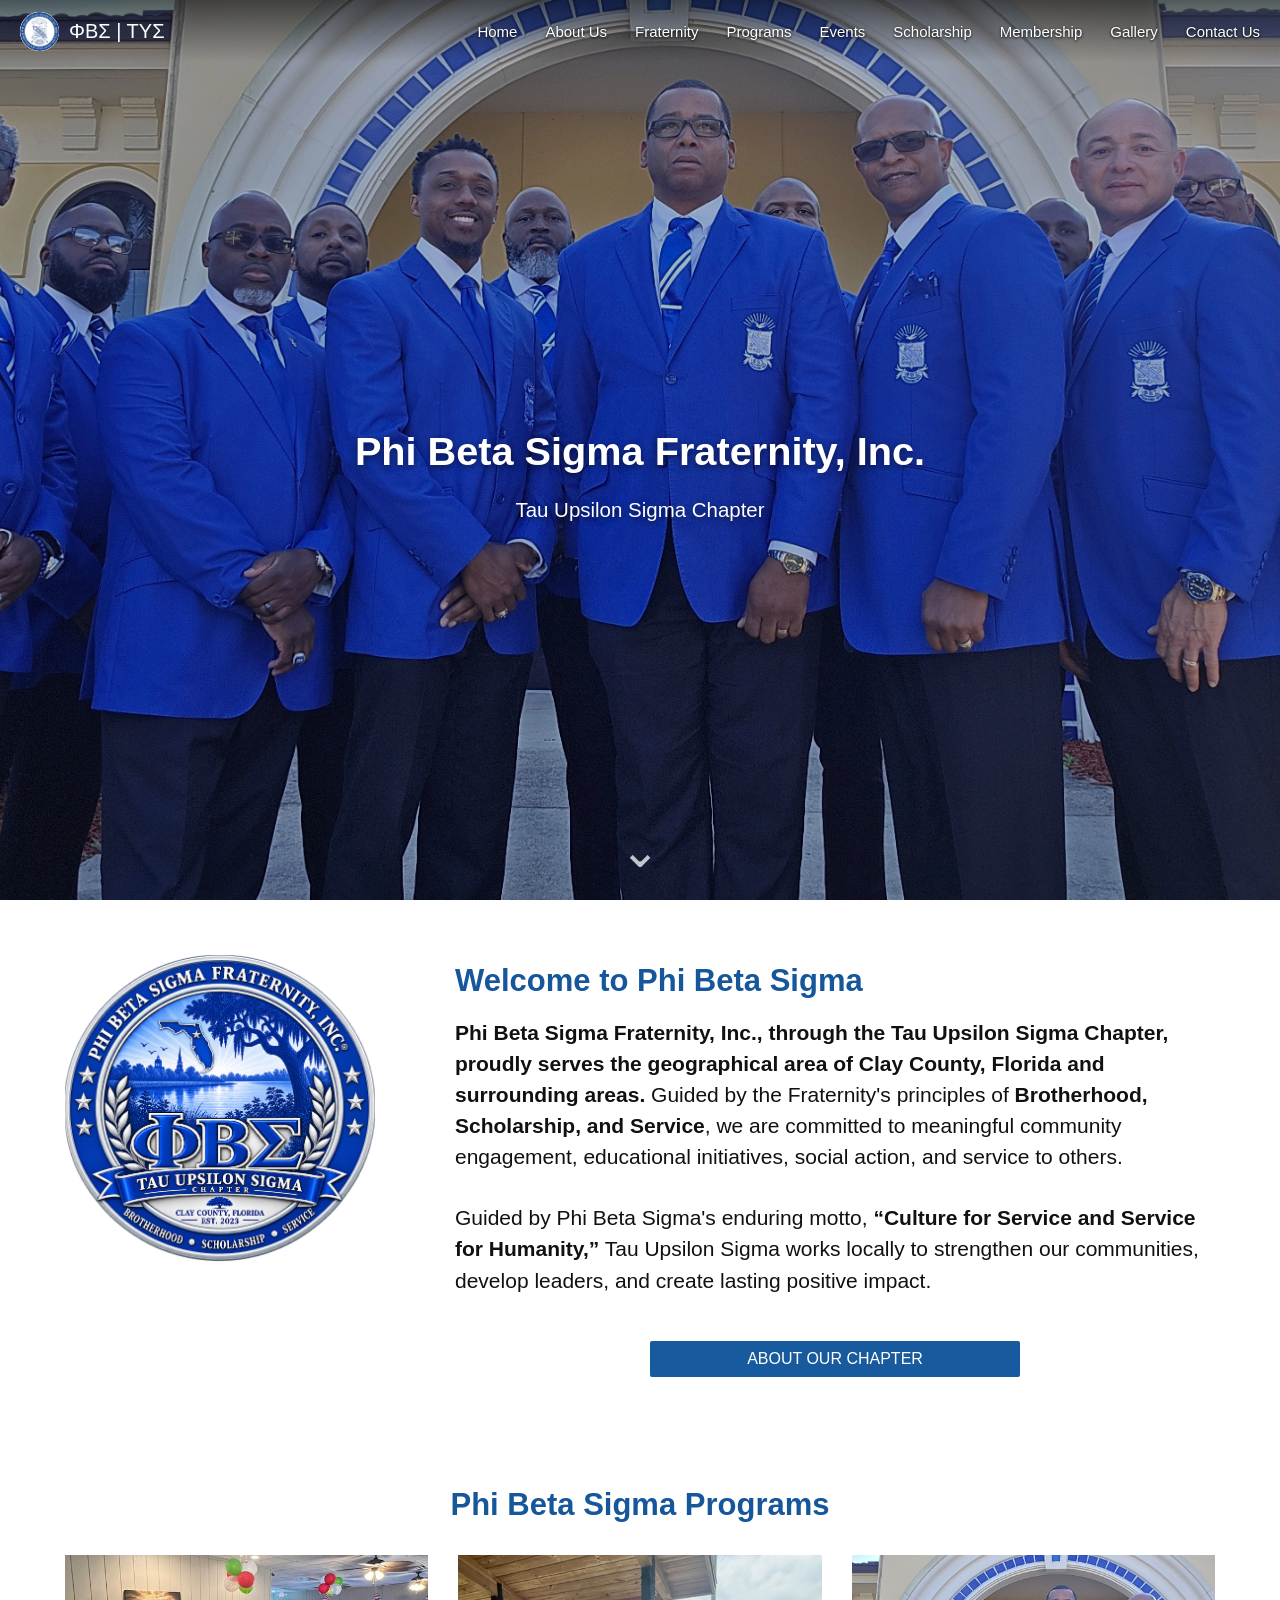
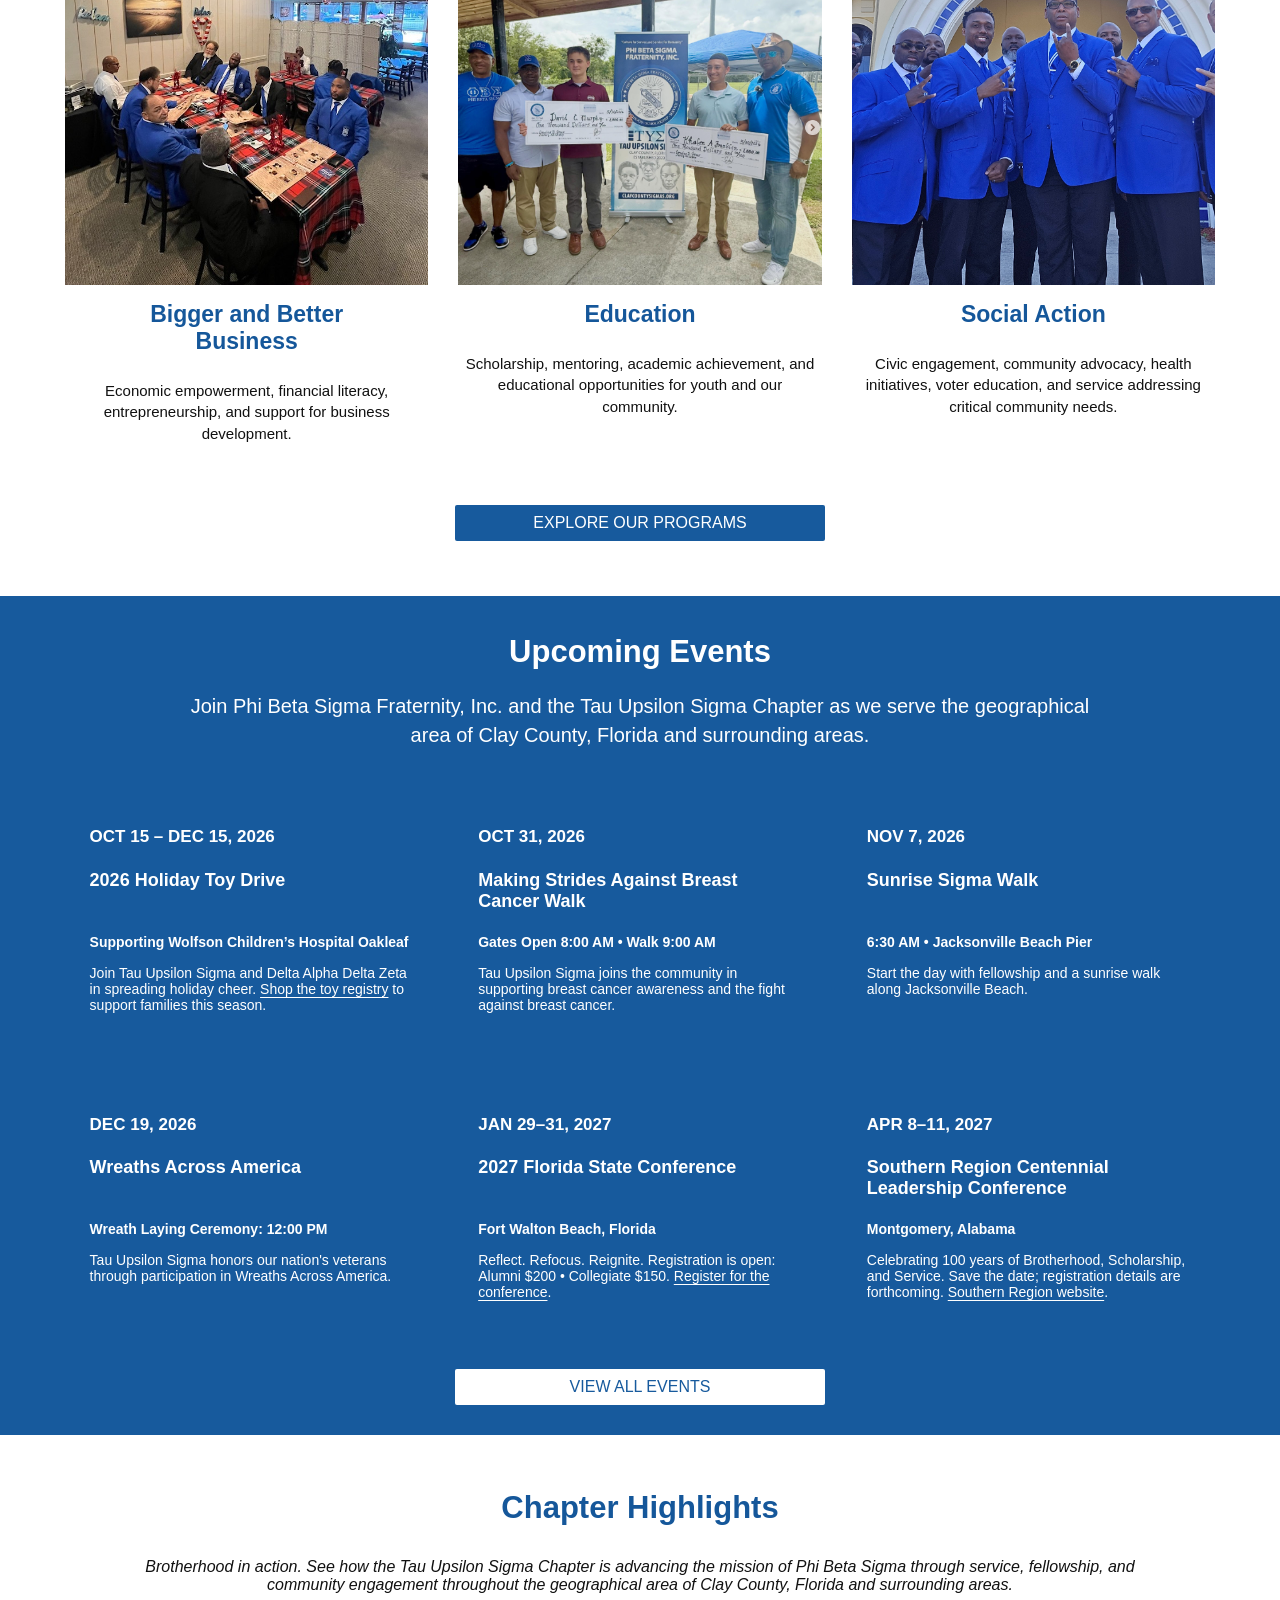
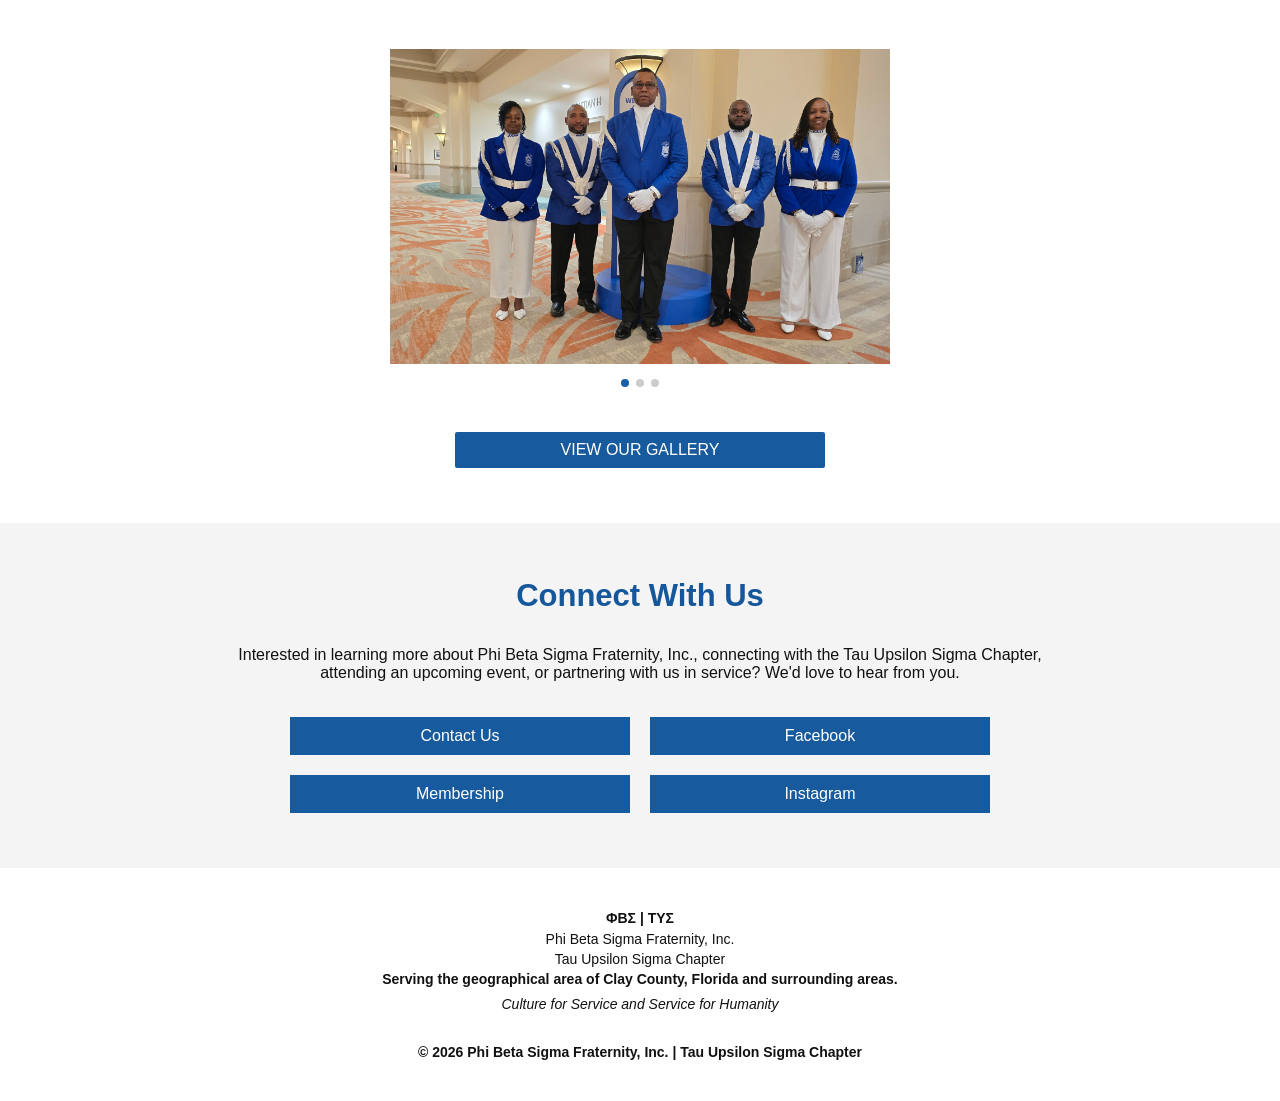
==== index.html @ 6209bd23 "Standardize homepage event years and correct Southern Region link" ====
<!doctype html><html lang="en"><head><meta charset="utf-8"><meta name="viewport" content="width=device-width,initial-scale=1"><title>Tau Upsilon Sigma | Phi Beta Sigma Fraternity, Inc.</title><meta name="description" content="Tau Upsilon Sigma Chapter of Phi Beta Sigma Fraternity, Inc., serving Clay County, Florida and surrounding communities."><link rel="stylesheet" href="styles.css"></head><body class="approved-v1">
<header class="site-header"><a class="brand" href="index.html"><img src="assets/branding/phi-beta-sigma-seal.jpg" alt="Phi Beta Sigma seal" class="brand-seal"><span>ΦΒΣ | ΤΥΣ</span></a><button class="menu" aria-label="Open navigation" aria-expanded="false">☰</button><nav><a class="active" href="index.html">Home</a><a href="about.html">About Us</a><a href="fraternity.html">Fraternity</a><a href="programs.html">Programs</a><a href="events.html">Events</a><a href="scholarship.html">Scholarship</a><a href="membership.html">Membership</a><a href="gallery.html">Gallery</a><a href="contact.html">Contact Us</a></nav></header>
<main><section class="approved-hero"><div class="approved-overlay"></div><div class="approved-title"><h1>Phi Beta Sigma Fraternity, Inc.</h1><p>Tau Upsilon Sigma Chapter</p></div><span class="scroll-cue">⌄</span></section>
<section class="welcome home-section"><div class="welcome-grid"><img src="assets/branding/chapter-seal.png" alt="Tau Upsilon Sigma Chapter seal"><div><h2>Welcome to Phi Beta Sigma</h2><p><strong>Phi Beta Sigma Fraternity, Inc., through the Tau Upsilon Sigma Chapter, proudly serves the geographical area of Clay County, Florida and surrounding areas.</strong> Guided by the Fraternity's principles of <strong>Brotherhood, Scholarship, and Service</strong>, we are committed to meaningful community engagement, educational initiatives, social action, and service to others.</p><p>Guided by Phi Beta Sigma's enduring motto, <strong>“Culture for Service and Service for Humanity,”</strong> Tau Upsilon Sigma works locally to strengthen our communities, develop leaders, and create lasting positive impact.</p><a class="bar-button" href="about.html">ABOUT OUR CHAPTER</a></div></div></section>
<section class="programs home-section"><h2>Phi Beta Sigma Programs</h2><div class="program-grid"><article><img src="assets/programs/bigger-better-business.jpg" alt="Bigger and Better Business"><h3>Bigger and Better<br>Business</h3><p>Economic empowerment, financial literacy, entrepreneurship, and support for business development.</p></article><article><img src="assets/scholarship/2026-recipients.png" alt="Education scholarship presentation"><h3>Education</h3><p>Scholarship, mentoring, academic achievement, and educational opportunities for youth and our community.</p></article><article><img src="assets/membership/hero.jpg" alt="Tau Upsilon Sigma community service"><h3>Social Action</h3><p>Civic engagement, community advocacy, health initiatives, voter education, and service addressing critical community needs.</p></article></div><a class="bar-button" href="programs.html">EXPLORE OUR PROGRAMS</a></section>
<section class="events"><h2>Upcoming Events</h2><p class="events-intro">Join Phi Beta Sigma Fraternity, Inc. and the Tau Upsilon Sigma Chapter as we serve the geographical area of Clay County, Florida and surrounding areas.</p><div class="event-grid"><article><h4>OCT 15 – DEC 15, 2026</h4><h3>2026 Holiday Toy Drive</h3><strong>Supporting Wolfson Children’s Hospital Oakleaf</strong><p>Join Tau Upsilon Sigma and Delta Alpha Delta Zeta in spreading holiday cheer. <a href="https://www.amazon.com/registries/gl/guest-view/1TGDRMP99YNJR" target="_blank" rel="noopener noreferrer">Shop the toy registry</a> to support families this season.</p></article><article><h4>OCT 31, 2026</h4><h3>Making Strides Against Breast Cancer Walk</h3><strong>Gates Open 8:00 AM • Walk 9:00 AM</strong><p>Tau Upsilon Sigma joins the community in supporting breast cancer awareness and the fight against breast cancer.</p></article><article><h4>NOV 7, 2026</h4><h3>Sunrise Sigma Walk</h3><strong>6:30 AM • Jacksonville Beach Pier</strong><p>Start the day with fellowship and a sunrise walk along Jacksonville Beach.</p></article><article><h4>DEC 19, 2026</h4><h3>Wreaths Across America</h3><strong>Wreath Laying Ceremony: 12:00 PM</strong><p>Tau Upsilon Sigma honors our nation's veterans through participation in Wreaths Across America.</p></article><article><h4>JAN 29–31, 2027</h4><h3>2027 Florida State Conference</h3><strong>Fort Walton Beach, Florida</strong><p>Reflect. Refocus. Reignite. Registration is open: Alumni $200 • Collegiate $150. <a href="https://www.zeffy.com/en-US/ticketing/2027-state-of-florida-membership-conference" target="_blank" rel="noopener noreferrer">Register for the conference</a>.</p></article><article><h4>APR 8–11, 2027</h4><h3>Southern Region Centennial Leadership Conference</h3><strong>Montgomery, Alabama</strong><p>Celebrating 100 years of Brotherhood, Scholarship, and Service. Save the date; registration details are forthcoming. <a href="https://www.pbssouthern.org/" target="_blank" rel="noopener noreferrer">Southern Region website</a>.</p></article></div><a class="bar-button light" href="events.html">VIEW ALL EVENTS</a></section>
<section class="highlights home-section"><h2>Chapter Highlights</h2><p class="italic">Brotherhood in action. See how the Tau Upsilon Sigma Chapter is advancing the mission of Phi Beta Sigma through service, fellowship, and community engagement throughout the geographical area of Clay County, Florida and surrounding areas.</p><div class="highlight-carousel"><img class="highlight-image active" src="assets/home/color-guard.jpg" alt="Tau Upsilon Sigma color guard"><img class="highlight-image" src="assets/home/picnic-2026.jpg" alt="Tau Upsilon Sigma family picnic"><img class="highlight-image" src="assets/home/st-james.jpg" alt="Tau Upsilon Sigma community recognition"><button class="carousel-arrow prev" aria-label="Previous highlight">‹</button><button class="carousel-arrow next" aria-label="Next highlight">›</button></div><div class="dots" aria-label="Chapter highlight slides"><button class="dot active" aria-label="Show highlight 1"></button><button class="dot" aria-label="Show highlight 2"></button><button class="dot" aria-label="Show highlight 3"></button></div><a class="bar-button" href="gallery.html">VIEW OUR GALLERY</a></section>
<section class="connect home-section"><h2>Connect With Us</h2><p>Interested in learning more about Phi Beta Sigma Fraternity, Inc., connecting with the Tau Upsilon Sigma Chapter, attending an upcoming event, or partnering with us in service? We'd love to hear from you.</p><div class="connect-grid"><a href="contact.html">Contact Us</a><a href="https://www.facebook.com/profile.php?id=61555800771600" target="_blank" rel="noopener">Facebook</a><a href="membership.html">Membership</a><a href="https://www.instagram.com/phibetasigmatauupsilonsigma/" target="_blank" rel="noopener">Instagram</a></div></section>
</main><footer><strong>ΦΒΣ | ΤΥΣ</strong><br>Phi Beta Sigma Fraternity, Inc.<br>Tau Upsilon Sigma Chapter<br><b>Serving the geographical area of Clay County, Florida and surrounding areas.</b><br><em>Culture for Service and Service for Humanity</em><p>© 2026 Phi Beta Sigma Fraternity, Inc. | Tau Upsilon Sigma Chapter</p></footer><script src="script.js"></script></body></html>
---- styles.css ----
*{box-sizing:border-box}html,body{margin:0;padding:0}body{font-family:Arial,Helvetica,sans-serif;color:#111}.site-header{height:62px;display:flex;align-items:center;justify-content:space-between;padding:0 20px;position:absolute;top:0;left:0;right:0;z-index:10;background:linear-gradient(to bottom,rgba(0,0,0,.55),rgba(0,0,0,0));transition:background .2s,box-shadow .2s}.site-header.scrolled{position:fixed;background:#171717;box-shadow:0 1px 4px rgba(0,0,0,.3)}.brand{display:flex;align-items:center;gap:10px;color:#fff;text-decoration:none;font-size:20px}.brand-seal{width:39px;height:39px;object-fit:contain;background:#fff;border-radius:50%}.site-header nav{display:flex;gap:28px;align-items:center}.site-header nav a{color:#fff;text-decoration:none;font-size:15px;text-shadow:0 1px 3px #000}.site-header nav a:hover{text-decoration:underline}.menu{display:none;color:#fff;background:transparent;border:0;font-size:28px}.approved-hero{height:100vh;min-height:650px;position:relative;background:url("Home Page cropped.jpg") center/cover no-repeat;display:flex;align-items:center;justify-content:center;text-align:center;overflow:hidden;color:#fff}.approved-overlay{position:absolute;inset:0;background:rgba(0,0,0,.22)}.approved-title{position:relative;z-index:2;margin-top:50px;text-shadow:0 2px 7px rgba(0,0,0,.55)}.approved-title h1{font-size:clamp(32px,3.1vw,55px);margin:0 0 24px}.approved-title p{font-size:clamp(18px,1.6vw,28px);margin:0}.scroll-cue{position:absolute;bottom:22px;z-index:2;font-size:48px;color:rgba(255,255,255,.75)}.home-section{max-width:1240px;margin:auto;padding:55px 45px}.home-section h2,.events h2{color:#15579a;font-size:31px;text-align:center;margin:0 0 32px}.welcome-grid{display:grid;grid-template-columns:340px 1fr;gap:50px;align-items:start}.welcome-grid>img{width:100%;max-width:310px}.welcome-grid h2{text-align:left;margin:8px 0 18px}.welcome-grid p{font-size:21px;line-height:1.48;margin:0 0 30px}.bar-button{display:block;background:#175a9d;color:#fff;text-align:center;text-decoration:none;padding:9px 15px;max-width:370px;margin:45px auto 0;border-radius:2px}.program-grid{display:grid;grid-template-columns:repeat(3,1fr);gap:30px;text-align:center}.program-grid img{width:100%;height:330px;object-fit:cover}.program-grid h3{color:#15579a;font-size:23px;margin:12px 0 25px}.program-grid p{font-size:15px;line-height:1.45}.events{background:#175a9d;color:#fff;padding:38px max(7vw,40px) 30px}.events h2{color:#fff;margin-bottom:22px}.events-intro{text-align:center}.event-grid{display:grid;grid-template-columns:repeat(3,1fr);gap:65px;max-width:1200px;margin:55px auto}.event-grid h4{font-size:17px}.event-grid h3{font-size:18px;min-height:45px}.event-grid strong,.event-grid p{font-size:14px}.bar-button.light{background:#fff;color:#175a9d}.highlights{text-align:center}.italic{font-style:italic;max-width:1050px;margin:0 auto 55px}.highlight-carousel{width:500px;max-width:90%;height:315px;margin:0 auto;position:relative;overflow:hidden}.highlight-image{position:absolute;inset:0;width:100%;height:100%;object-fit:cover;opacity:0;transition:opacity .6s ease}.highlight-image.active{opacity:1}.carousel-arrow{position:absolute;top:50%;transform:translateY(-50%);z-index:3;width:42px;height:54px;border:0;background:rgba(0,0,0,.38);color:#fff;font-size:40px;line-height:1;cursor:pointer;opacity:0;transition:opacity .2s,background .2s}.highlight-carousel:hover .carousel-arrow,.carousel-arrow:focus{opacity:1}.carousel-arrow:hover{background:rgba(0,0,0,.62)}.carousel-arrow.prev{left:0}.carousel-arrow.next{right:0}.dots{display:flex;justify-content:center;gap:7px;margin:15px}.dot{width:8px;height:8px;border:0;border-radius:50%;padding:0;background:#ccc;cursor:pointer}.dot.active{background:#1760a8}.connect{background:#f4f4f4;max-width:none;text-align:center}.connect p{max-width:850px;margin:0 auto 35px}.connect-grid{max-width:700px;margin:auto;display:grid;grid-template-columns:1fr 1fr;gap:20px}.connect-grid a{background:#175a9d;color:#fff;text-decoration:none;padding:10px}footer{text-align:center;padding:40px 20px 25px;font-size:14px;line-height:1.45}footer em{display:inline-block;margin-top:4px}footer p{margin-top:28px;font-weight:bold}@media(max-width:1000px){.site-header{height:auto;min-height:60px;flex-wrap:wrap}.site-header.scrolled{position:fixed}.menu{display:block}.site-header nav{display:none;width:100%;flex-direction:column;gap:0;align-items:stretch;background:rgba(10,24,55,.96);margin:0 -20px;padding:10px 20px}.site-header nav.open{display:flex}.site-header nav a{padding:12px 0}.approved-hero{min-height:600px}.welcome-grid{grid-template-columns:1fr;text-align:center}.welcome-grid>img{margin:auto}.welcome-grid h2{text-align:center}.program-grid,.event-grid{grid-template-columns:1fr}.program-grid img{height:auto}.connect-grid{grid-template-columns:1fr}.home-section{padding:45px 22px}}
/* About Us */
.about-hero{min-height:340px;padding:88px 30px 55px;display:flex;align-items:flex-start;justify-content:center;text-align:center;color:#fff;background:linear-gradient(115deg,rgba(25,38,51,.96) 0 25%,rgba(49,68,86,.94) 25% 75%,rgba(54,78,101,.94) 75%),linear-gradient(135deg,#26394b,#526d87)}
.about-hero h1{font-size:clamp(34px,3.1vw,52px);margin:0 0 26px;font-weight:800}.about-hero p{font-size:25px;margin:0 0 25px}.about-hero em{font-size:24px}
.about-who{max-width:1240px;margin:auto;padding:38px 45px 42px}.about-who h2,.about-history h2,.principles h2{color:#15579a;font-size:31px;text-align:center;margin:0 0 45px}.about-who>img{display:block;width:100%;max-width:1040px;height:270px;object-fit:cover;object-position:center 55%;margin:0 auto 55px}.about-copy{max-width:1040px;margin:auto;font-size:20px;line-height:1.45}.about-copy p{margin:0 0 20px}
.about-history{background:#175a9d;color:#fff;padding:35px 45px 15px}.about-inner{max-width:1040px;margin:auto;font-size:19px;line-height:1.42}.about-history h2{color:#fff;margin:0 0 18px}.about-history p{margin:0 0 38px}.about-history .center{text-align:center}.about-inner:after{content:"";display:block;border-bottom:1px solid rgba(255,255,255,.35);margin-top:15px}
.about-timeline{max-width:1240px;margin:auto;padding:32px 45px 38px;display:grid;grid-template-columns:repeat(3,1fr);gap:50px;text-align:center}.about-timeline h3{font-size:19px;margin:0 0 28px}.about-timeline em{display:block;margin-bottom:30px}.about-timeline p{font-size:14px;font-weight:600;line-height:1.35}
.principles{background:#f4f4f4;padding:30px 45px 42px}.principles h2{margin-bottom:48px}.principle-grid{max-width:1180px;margin:auto;display:grid;grid-template-columns:repeat(3,1fr);gap:55px;text-align:center}.principle-grid h3{color:#15579a;font-size:21px;margin:0 0 28px}.principle-grid p{font-size:14px;line-height:1.45;margin:0}
@media(max-width:1000px){.about-hero{padding-top:105px;min-height:330px}.about-hero p{font-size:21px}.about-hero em{font-size:19px}.about-who{padding:35px 22px}.about-who>img{height:auto;margin-bottom:35px}.about-copy{font-size:17px}.about-history{padding:35px 22px 15px}.about-inner{font-size:17px}.about-timeline,.principle-grid{grid-template-columns:1fr}.about-timeline{gap:38px}.principle-grid{gap:35px}.principles{padding:35px 22px}}

/* Fraternity */
.fraternity-about{max-width:1240px;margin:auto;padding:32px 45px 55px;width:100%}.fraternity-about-grid{display:grid;grid-template-columns:320px minmax(0,1fr);gap:60px;align-items:center;width:100%}.fraternity-about-grid>img{display:block;width:100%;max-width:310px;height:310px;object-fit:contain}.fraternity-about h2,.fraternity-network h2,.fraternity-local h2{color:#15579a;font-size:31px;text-align:center;margin:0 0 25px}.fraternity-about p{font-size:20px;line-height:1.42;margin:0 0 18px}.fraternity-network{background:#f4f4f4;padding:34px max(7vw,45px) 25px}.network-intro{max-width:1160px;margin:0 auto 48px;font-size:19px;line-height:1.45}.network-grid{max-width:1160px;margin:auto;display:grid;grid-template-columns:repeat(3,minmax(0,1fr));gap:28px;text-align:center;width:100%}.network-grid img{display:block;width:100%;max-width:310px;height:310px;object-fit:contain;margin:0 auto}.network-grid h3{color:#15579a;font-size:21px;margin:12px 0 15px}.network-grid a{display:block;background:#175a9d;color:#fff;text-decoration:none;padding:9px 12px;font-size:14px}.fraternity-local{max-width:1080px;margin:auto;padding:48px 45px 80px}.fraternity-local>div{font-size:19px;line-height:1.42}.fraternity-local p{margin:0 0 20px}.fraternity-local .bar-button{max-width:500px;margin-top:55px}
@media(max-width:1000px){.fraternity-about{padding:35px 22px}.fraternity-about-grid{grid-template-columns:1fr;gap:30px;text-align:center}.fraternity-about-grid>img{margin:auto}.fraternity-about p{text-align:left;font-size:17px}.fraternity-network{padding:35px 22px}.network-intro{font-size:17px}.network-grid{grid-template-columns:1fr;gap:40px}.network-grid img{height:260px}.fraternity-local{padding:40px 22px 60px}.fraternity-local>div{font-size:17px}}

.fraternity-about-grid>div,.network-grid article{min-width:0}.fraternity-about-grid p,.network-intro,.fraternity-local p{overflow-wrap:normal;word-break:normal}

/* Programs */
.programs-hero span{font-size:15px}.programs-main{max-width:1080px;margin:auto;padding:48px 45px 25px}.programs-main h2,.programs-action h2{color:#15579a;font-size:31px;text-align:center;margin:0 0 25px}.programs-intro{font-size:20px;line-height:1.42;margin:0 auto 60px}.program-feature{display:grid;grid-template-columns:1fr 1fr;gap:34px;align-items:start;margin:0 0 58px}.program-feature.reverse img{order:2}.program-feature.reverse div{order:1}.program-feature img{width:100%;height:320px;object-fit:cover}.program-feature h3{color:#15579a;font-size:40px;line-height:1.1;margin:15px 0 32px}.program-feature p{font-size:19px;line-height:1.45;margin:0 0 18px}.programs-action{max-width:1080px;margin:auto;padding:15px 45px 35px}.programs-action h4{text-align:center;font-size:18px;margin:55px 0 20px}.programs-action>p{font-size:18px;line-height:1.4;margin-bottom:45px}.action-grid{display:grid;grid-template-columns:repeat(3,1fr);gap:25px;text-align:center}.action-grid img{width:100%;height:280px;object-fit:cover}.action-grid h3{color:#15579a;font-size:20px;margin:12px 0}.action-buttons{display:grid;grid-template-columns:1fr 1fr;gap:28%;align-items:center}.action-buttons .bar-button{width:100%;margin-top:45px}
@media(max-width:1000px){.programs-main,.programs-action{padding:38px 22px}.programs-intro,.program-feature p,.programs-action>p{font-size:17px}.program-feature,.action-grid{grid-template-columns:1fr}.program-feature.reverse img,.program-feature.reverse div{order:initial}.program-feature img,.action-grid img{height:auto}.program-feature h3{font-size:31px;margin:5px 0 20px}.action-buttons{grid-template-columns:1fr;gap:0}.action-buttons .bar-button{margin-top:18px}}

/* Programs visual match refinements */
.programs-main{max-width:1040px;padding-top:40px}.programs-main h2{margin-bottom:24px}.programs-intro{max-width:900px;margin:0 auto 55px;font-size:18px;line-height:1.45}.program-feature{grid-template-columns:1.05fr .95fr;gap:28px;margin-bottom:52px;align-items:center}.program-feature.reverse{grid-template-columns:.95fr 1.05fr}.program-feature img{height:285px;object-fit:cover}.program-feature h3{font-size:34px;margin:0 0 28px}.program-feature p{font-size:17px;line-height:1.45}.programs-action{max-width:1040px;padding-top:10px}.programs-action h4{margin-top:48px}.action-grid{gap:22px}.action-grid img{height:265px;object-fit:cover}.action-grid h3{font-size:20px}.action-buttons{gap:24%}
@media(max-width:1000px){.program-feature,.program-feature.reverse{grid-template-columns:1fr}.program-feature img{height:auto}.program-feature h3{font-size:30px}.programs-intro{font-size:17px}}

/* Events */
.events-hero em{font-size:15px;line-height:1.45}.events-main{max-width:1040px;margin:auto;padding:38px 45px 10px}.events-main h2{color:#15579a;font-size:31px;text-align:center;margin:0 0 20px}.events-intro{max-width:920px;margin:0 auto 55px;color:#15579a;text-align:center;font-size:20px;line-height:1.45}.event-row{display:grid;grid-template-columns:320px minmax(0,1fr);gap:90px;align-items:start;margin-bottom:55px}.event-row>img{width:100%;height:235px;object-fit:contain;object-position:top center}.event-row h3{color:#15579a;font-size:39px;line-height:1.08;margin:12px 0 30px}.event-row h4{color:#15579a;font-size:18px;margin:0 0 30px}.event-row p{font-size:18px;line-height:1.45;margin:0 0 28px}.event-row .bar-button{width:100%;margin:8px 0 0}.past-title{background:#175a9d;color:#fff;text-align:center;padding:24px 20px}.past-title h2{font-size:29px;margin:0}.past-events{padding-top:28px}
@media(max-width:1000px){.events-main{padding:35px 22px}.events-intro{font-size:17px}.event-row{grid-template-columns:1fr;gap:25px;margin-bottom:50px}.event-row>img{height:auto;max-width:360px;margin:auto}.event-row h3{font-size:31px;margin:0 0 20px}.event-row h4{font-size:17px;margin-bottom:20px}.event-row p{font-size:17px}}


/* Scholarship */
.scholarship-hero{height:600px;position:relative;background:url("assets/programs/education.jpg") center 45%/cover no-repeat;display:flex;align-items:center;justify-content:center;text-align:center;color:#fff}
.scholarship-overlay{position:absolute;inset:0;background:rgba(10,25,45,.58)}
.scholarship-title{position:relative;z-index:2;text-shadow:0 2px 6px rgba(0,0,0,.5);padding:70px 25px 20px}.scholarship-title h1{font-size:clamp(38px,3.4vw,58px);margin:0 0 25px}.scholarship-title p{font-size:25px;margin:0 0 26px}.scholarship-title em{font-size:18px;line-height:1.45}
.scholarship-intro{max-width:1040px;margin:auto;padding:32px 45px 38px;font-size:20px;line-height:1.4}.scholarship-intro h2,.scholarship-apps h2,.scholarship-action h2,.scholarship-action h3{color:#15579a;text-align:center}.scholarship-intro h2{font-size:31px;margin:0 0 25px}.scholarship-intro p{margin:0 0 16px}
.scholarship-awards{background:#175a9d;color:#fff;padding:30px 45px}.scholarship-awards>div{max-width:1060px;margin:auto;font-size:19px;line-height:1.45}.scholarship-awards h2{text-align:center;font-size:30px;margin:0 0 24px}.scholarship-awards h3{text-align:center;font-size:21px;font-weight:400;margin:0 0 38px}.scholarship-awards p{margin:0 0 18px}
.scholarship-apps{background:#f4f4f4;padding:38px 45px 35px}.scholarship-apps>div{max-width:1000px;margin:auto;font-size:19px;line-height:1.45}.scholarship-apps h2{font-size:30px;margin:0 0 28px}.scholarship-apps p{margin:0 0 20px}.scholarship-apps .check-back{margin-top:40px}.scholarship-apps .bar-button{max-width:500px;margin-top:70px}
.scholarship-action{max-width:1040px;margin:auto;padding:35px 45px 55px;text-align:center}.scholarship-action h2{font-size:38px;margin:0 0 75px}.scholarship-action h3{font-size:29px;margin:0 0 25px}.scholarship-action>em{display:block;color:#15579a;font-size:20px;margin-bottom:55px}.scholarship-action>img{display:block;width:100%;max-width:760px;height:420px;object-fit:cover;margin:0 auto 55px}.recipient-copy{font-size:20px;line-height:1.35}.recipient-copy p{margin:20px auto 0;max-width:850px}
@media(max-width:1000px){.scholarship-hero{height:500px}.scholarship-title p{font-size:21px}.scholarship-title em{font-size:16px}.scholarship-intro,.scholarship-awards,.scholarship-apps,.scholarship-action{padding-left:22px;padding-right:22px}.scholarship-intro,.scholarship-awards>div,.scholarship-apps>div{font-size:17px}.scholarship-action h2{margin-bottom:50px}.scholarship-action>img{height:auto}}
/* Events: make past informational flyer easier to read */
.past-events .event-row>img{height:285px}
@media(max-width:1000px){.past-events .event-row>img{height:auto;max-width:410px}}


/* Membership */
.membership-hero{height:720px;position:relative;background:url("assets/membership/hero.jpg") center 42%/cover no-repeat;display:flex;align-items:center;justify-content:center;text-align:center;color:#fff}
.membership-overlay{position:absolute;inset:0;background:rgba(8,20,35,.38)}
.membership-title{position:relative;z-index:2;text-shadow:0 2px 6px rgba(0,0,0,.55);padding:70px 25px 20px}.membership-title h1{font-size:clamp(38px,3.4vw,58px);margin:0 0 25px}.membership-title p{font-size:25px;margin:0 0 26px}.membership-title em{font-size:18px;line-height:1.45}
.house-title{background:#175a9d;color:#fff;text-align:center;padding:28px 20px}.house-title h2{font-size:31px;margin:0}
.membership-main{max-width:1040px;margin:auto;padding:28px 45px 35px;font-size:19px;line-height:1.42}.house-image{display:block;width:100%;max-width:920px;height:auto;margin:0 auto 30px}.membership-main h2{color:#15579a;text-align:center;font-size:30px;margin:0 0 20px}.membership-main p{margin:0 0 18px}.interest{margin-top:70px}.interest h2{margin-bottom:28px}.membership-buttons{display:grid;grid-template-columns:1fr 1fr;gap:20%;margin-top:60px}.membership-buttons .bar-button{width:100%}
.brother-section{background:#175a9d;color:#fff;padding:32px 45px 28px}.brother-section>div{max-width:1040px;margin:auto;font-size:19px;line-height:1.45}.brother-section h2{text-align:center;font-size:30px;margin:0 0 25px}.brother-section p{margin:0 0 18px}.brother-button{display:block;background:#fff;color:#175a9d;text-align:center;text-decoration:none;padding:9px 12px;margin-top:55px;font-size:14px}
.learn-sigma{max-width:1040px;margin:auto;padding:38px 45px 55px;font-size:19px;line-height:1.45}.learn-sigma h2{text-align:center;font-size:30px;margin:0 0 25px}.learn-sigma p{margin:0 0 50px}.learn-sigma .bar-button{max-width:500px;margin:auto}
@media(max-width:1000px){.membership-hero{height:500px}.membership-title p{font-size:21px}.membership-title em{font-size:16px}.membership-main,.brother-section,.learn-sigma{padding-left:22px;padding-right:22px}.membership-main,.brother-section>div,.learn-sigma{font-size:17px}.membership-buttons{grid-template-columns:1fr;gap:18px;margin-top:40px}.house-image{margin-bottom:25px}.interest{margin-top:50px}}




/* Gallery */
.gallery-hero{min-height:360px;padding:105px 35px 55px;box-sizing:border-box;display:flex;align-items:center;justify-content:center;text-align:center;color:#fff;background:linear-gradient(120deg,#25384b 0 24%,#34485c 24% 52%,#263a4e 52% 76%,#3d5268 76% 100%)}.gallery-hero>div{max-width:1100px}.gallery-hero h1{font-size:52px;margin:0 0 24px;text-shadow:0 2px 5px rgba(0,0,0,.35)}.gallery-hero p{font-size:24px;margin:0 0 24px}.gallery-hero em{font-size:17px;line-height:1.45}
.gallery-intro{max-width:1120px;margin:auto;padding:58px 45px 68px}.gallery-intro h2{color:#15579a;text-align:center;font-size:31px;margin:0 0 25px}.gallery-intro p{font-size:20px;line-height:1.45;margin:0}
.gallery-event{padding:0 0 38px}.gallery-copy{background:#f4f4f4;padding:44px max(calc((100% - 1120px)/2),45px) 48px;text-align:left}.gallery-copy h2{text-align:center;font-size:31px;margin:0 0 18px}.gallery-copy h4{text-align:center;font-size:14px;margin:0 0 26px}.gallery-copy p{font-size:17px;line-height:1.45;margin:0 0 15px}.gallery-grid{max-width:1120px;margin:28px auto 0;padding:0 45px;display:grid;grid-template-columns:repeat(2,minmax(0,1fr));gap:38px 28px}.gallery-grid img{display:block;width:100%;height:auto;object-fit:cover}.sigma-grid img:nth-child(n+3){min-width:0}.sigma-grid{grid-template-columns:repeat(6,1fr)}.sigma-grid img:nth-child(1),.sigma-grid img:nth-child(2){grid-column:span 3}.sigma-grid img:nth-child(n+3){grid-column:span 2}.southern-grid{grid-template-columns:repeat(6,1fr)}.southern-grid img:nth-child(1),.southern-grid img:nth-child(2),.southern-grid img:nth-child(6),.southern-grid img:nth-child(7){grid-column:span 3}.southern-grid img:nth-child(3){grid-column:1 / span 3}.southern-grid img:nth-child(4){grid-column:2 / span 2}.southern-grid img:nth-child(5){grid-column:4 / span 2}.southern-grid img:nth-child(6){grid-column:1 / span 3}.southern-grid img:nth-child(7){grid-column:4 / span 3}.state-grid img:nth-child(5){grid-column:1 / -1;width:82%;justify-self:center}.mlk-grid{grid-template-columns:repeat(12,1fr);align-items:start;gap:38px 28px}.mlk-grid img{width:100%;height:auto;justify-self:center}.mlk-grid img:nth-child(1){grid-column:1 / span 5}.mlk-grid img:nth-child(2){grid-column:6 / span 6}.mlk-grid img:nth-child(3){grid-column:2 / span 4}.mlk-grid img:nth-child(4){grid-column:7 / span 4}.mlk-grid img:nth-child(5){grid-column:1 / span 5}.mlk-grid img:nth-child(6){grid-column:7 / span 5}
@media(max-width:1000px){.gallery-hero{min-height:330px;padding:100px 22px 45px}.gallery-hero h1{font-size:40px}.gallery-hero p{font-size:21px}.gallery-hero em{font-size:16px}.gallery-intro{padding:40px 22px 50px}.gallery-intro p{font-size:17px}.gallery-copy{padding:35px 22px}.gallery-copy h2{font-size:28px}.gallery-copy p{font-size:16px}.gallery-grid,.sigma-grid,.southern-grid{grid-template-columns:1fr;padding:0 22px;gap:22px}.sigma-grid img,.southern-grid img{grid-column:auto!important}.state-grid img:nth-child(5){grid-column:auto;width:100%}.mlk-grid{grid-template-columns:1fr}.mlk-grid img:nth-child(n){width:100%}}


/* Gallery desktop/tablet layout lock — preserve original Google Sites composition */
@media(min-width:701px){
 .gallery-grid.southern-grid{grid-template-columns:repeat(6,1fr)!important;padding:0 45px!important;gap:38px 28px!important}
 .southern-grid img:nth-child(1){grid-column:1 / span 3!important}.southern-grid img:nth-child(2){grid-column:4 / span 3!important}
 .southern-grid img:nth-child(3){grid-column:1 / span 3!important}
 .southern-grid img:nth-child(4){grid-column:2 / span 2!important}.southern-grid img:nth-child(5){grid-column:4 / span 2!important}
 .southern-grid img:nth-child(6){grid-column:1 / span 3!important}.southern-grid img:nth-child(7){grid-column:4 / span 3!important}
 .gallery-grid.mlk-grid{grid-template-columns:repeat(12,1fr)!important;padding:0 45px!important;gap:38px 28px!important}
 .mlk-grid img:nth-child(1){grid-column:1 / span 5!important}.mlk-grid img:nth-child(2){grid-column:6 / span 6!important}
 .mlk-grid img:nth-child(3){grid-column:2 / span 4!important}.mlk-grid img:nth-child(4){grid-column:7 / span 4!important}
 .mlk-grid img:nth-child(5){grid-column:1 / span 5!important}.mlk-grid img:nth-child(6){grid-column:7 / span 5!important}
}


/* Exact original gallery placement: explicit rows prevent CSS grid auto-placement */
@media(min-width:1001px){
 .southern-grid img:nth-child(1){grid-column:1 / span 3!important;grid-row:1!important}
 .southern-grid img:nth-child(2){grid-column:4 / span 3!important;grid-row:1!important}
 .southern-grid img:nth-child(3){grid-column:1 / span 3!important;grid-row:2!important}
 .southern-grid img:nth-child(4){grid-column:2 / span 2!important;grid-row:3!important}
 .southern-grid img:nth-child(5){grid-column:4 / span 2!important;grid-row:3!important}
 .southern-grid img:nth-child(6){grid-column:1 / span 3!important;grid-row:4!important}
 .southern-grid img:nth-child(7){grid-column:4 / span 3!important;grid-row:4!important}

 .mlk-grid img:nth-child(1){grid-column:1 / span 5!important;grid-row:1!important}
 .mlk-grid img:nth-child(2){grid-column:6 / span 6!important;grid-row:1!important}
 .mlk-grid img:nth-child(3){grid-column:2 / span 4!important;grid-row:2!important}
 .mlk-grid img:nth-child(4){grid-column:7 / span 4!important;grid-row:2!important}
 .mlk-grid img:nth-child(5){grid-column:1 / span 5!important;grid-row:3!important}
 .mlk-grid img:nth-child(6){grid-column:7 / span 5!important;grid-row:3!important}
}

/* Gallery collage images */
.gallery-collage{max-width:1120px;margin:28px auto 0;padding:0 45px}.gallery-collage img{display:block;width:100%;height:auto}@media(max-width:1000px){.gallery-collage{padding:0 22px;margin-top:22px}}

/* Contact */
.contact-hero{min-height:365px;padding:105px 35px 55px;display:flex;align-items:center;justify-content:center;text-align:center;color:#fff;background:linear-gradient(120deg,#344353 0 32%,#2b3948 32% 68%,#415a70 68% 100%)}
.contact-hero h1{font-size:52px;margin:0 0 24px}.contact-hero h3{font-size:24px;margin:0 0 18px}.contact-hero em{font-size:17px;line-height:1.45}
.contact-info{max-width:1120px;margin:auto;padding:58px 45px 62px;font-size:18px;line-height:1.45}.contact-info h2{text-align:center;color:#15579a;font-size:31px;margin:0 0 22px}.contact-info h3{text-align:center;font-size:29px;margin:18px 0}.contact-info p{margin:0 0 18px}
.contact-message{background:#15579a;color:#fff;text-align:center;padding:42px 20px}.contact-message h2{font-size:30px;margin:0 0 15px}.contact-message h3{font-size:21px;margin:0}
.form-wrap{display:flex;justify-content:center;padding:10px 20px 35px;background:#fff}.form-wrap iframe{display:block;width:100%;max-width:700px;height:1386px;border:0}
.stay-connected{max-width:1120px;margin:auto;padding:30px 45px 48px;text-align:center}.stay-connected h2{font-size:30px;margin:0 0 22px}.stay-connected p{text-align:left;line-height:1.45}.social-bars{display:grid;gap:22px;margin-top:28px}.social-bars a{display:block;background:#15579a;color:#fff;text-decoration:none;padding:10px;border-radius:3px}
@media(max-width:1000px){.contact-hero{min-height:330px;padding:100px 22px 45px}.contact-hero h1{font-size:40px}.contact-hero h3{font-size:21px}.contact-hero em{font-size:16px}.contact-info{padding:40px 22px 48px;font-size:17px}.contact-info h3{font-size:25px}.form-wrap{padding:10px 0 25px}.form-wrap iframe{max-width:100%;height:1450px}.stay-connected{padding:28px 22px 42px}}

/* Homepage hero: organized image and responsive focal point */
.approved-hero{background-image:url("assets/home/hero.jpg");background-position:center center;min-height:560px;height:100svh}
@media(max-width:700px){.approved-hero{height:78svh;min-height:480px;background-position:50% 35%}.approved-title{padding:0 18px}.approved-title h1{font-size:clamp(28px,7vw,40px)}}
@media(min-width:701px) and (max-width:1100px){.approved-hero{background-position:50% 42%}}

/* Soul Food Festival: consistent photo tiles, centered crops, and tighter storytelling. */
.soulfood-gallery img{width:100%;height:clamp(210px,27vw,350px);object-fit:cover;object-position:center center}
.soulfood-gallery img:nth-child(1){object-position:center 42%}
.soulfood-gallery img:nth-child(2){object-position:center 22%}
.soulfood-gallery img:nth-child(3){object-position:center 65%}
.soulfood-gallery img:nth-child(4){object-position:center 55%}
.soulfood-gallery img:nth-child(5){object-position:center 44%}
.soulfood-gallery img:nth-child(6){object-position:center 50%}
@media(max-width:700px){.soulfood-gallery img{height:64vw;max-height:360px}}

/* Soul Food gallery: matching-height pairs, editorial grouping. */
.gallery-grid.soulfood-gallery{align-items:start;row-gap:28px}
.gallery-grid.soulfood-gallery img{display:block;width:100%;height:300px;max-height:none;object-fit:cover;object-position:center center}
.gallery-grid.soulfood-gallery img:nth-child(1){object-position:center 45%}
.gallery-grid.soulfood-gallery img:nth-child(2){object-position:center 48%}
.gallery-grid.soulfood-gallery img:nth-child(3){object-position:center 23%}
.gallery-grid.soulfood-gallery img:nth-child(4){object-position:center 60%}
.gallery-grid.soulfood-gallery img:nth-child(5){object-position:center 65%}
.gallery-grid.soulfood-gallery img:nth-child(6){object-position:center 55%}
@media(max-width:700px){.gallery-grid.soulfood-gallery img{height:260px}}

/* Soul Food Festival editorial collage: scoped to this event only. */
.soulfood-collage{max-width:1120px;margin:28px auto 0;padding:0 45px;display:grid;gap:18px}
.soulfood-collage-top{display:grid;grid-template-columns:1fr 1fr;gap:18px}
.soulfood-collage-middle{display:grid;grid-template-columns:1.45fr 1fr;gap:18px;min-height:400px}
.soulfood-collage-details{display:grid;grid-template-rows:1fr 1fr;gap:18px;min-height:0}
.soulfood-collage .sf-photo{display:block;width:100%;height:100%;min-width:0;min-height:0;object-fit:cover;border-radius:0;clip-path:none;box-shadow:none}
.soulfood-collage-top .sf-photo{height:320px}
.soulfood-collage-middle>.sf-anchor{height:400px;object-position:center 44%}
.soulfood-collage-details .sf-photo{height:191px;object-position:center 55%}
.soulfood-collage-top .sf-photo:first-child{object-position:center 26%}
.soulfood-collage-top .sf-photo:last-child{object-position:center 45%}
.soulfood-collage>.sf-panorama{height:340px;object-position:center 56%}
@media(max-width:700px){.soulfood-collage{padding:0 22px;gap:12px}.soulfood-collage-top,.soulfood-collage-middle{grid-template-columns:1fr;gap:12px;min-height:0}.soulfood-collage-top .sf-photo{height:260px}.soulfood-collage-middle>.sf-anchor{height:320px}.soulfood-collage-details{grid-template-columns:1fr 1fr;grid-template-rows:none;gap:12px}.soulfood-collage-details .sf-photo{height:190px}.soulfood-collage>.sf-panorama{height:230px}}

/* Zoom photo 2 to emphasize the brothers and Zeta sisters, without changing its tile dimensions. */
.soulfood-collage-top .sf-fellowship-crop{height:320px;overflow:hidden;min-width:0}
.soulfood-collage-top .sf-fellowship-crop .sf-photo{height:100%;width:100%;object-fit:cover;object-position:center 24%;transform:scale(1.28);transform-origin:center 32%}
@media(max-width:700px){.soulfood-collage-top .sf-fellowship-crop{height:260px}}

/* Photo 6: isolate the community resource table and hide background attendees. */
.soulfood-collage-details .sf-table-crop{height:191px;overflow:hidden;min-width:0}
.soulfood-collage-details .sf-table-crop .sf-photo{display:block;width:100%;height:100%;object-fit:cover;object-position:center 82%;transform:scale(1.55);transform-origin:center 85%}
@media(max-width:700px){.soulfood-collage-details .sf-table-crop{height:190px}}

/* Festival collage image framing, guided by approved crop reference. */
.soulfood-collage .sf-frame{position:relative;overflow:hidden;min-width:0;min-height:0}
.soulfood-collage-top .sf-frame{height:320px}
.soulfood-collage-middle>.sf-frame{height:400px}
.soulfood-collage-details .sf-frame{height:191px}
.soulfood-collage>.sf-frame{height:340px}
.soulfood-collage .sf-frame>.sf-photo{display:block;width:100%;height:100%;object-fit:cover;object-position:center center;max-height:none;clip-path:none;border-radius:0;transform:none}
.soulfood-collage .sf-group-zeta>.sf-photo{object-position:center center;transform:none}
.soulfood-collage .sf-group-brothers>.sf-photo{object-position:center 47%;transform:scale(1.08)}
.soulfood-collage .sf-booth>.sf-photo{object-position:center 46%;transform:scale(1.06)}
.soulfood-collage .sf-resources-close>.sf-photo{object-position:center 82%;transform:scale(1.75);transform-origin:center 90%}
.soulfood-collage .sf-resources-table>.sf-photo{object-position:center 70%;transform:scale(1.12)}
.soulfood-collage .sf-wide-tents>.sf-photo{object-position:center 57%;transform:scale(1.04)}
@media(max-width:700px){.soulfood-collage-top .sf-frame{height:260px}.soulfood-collage-middle>.sf-frame{height:320px}.soulfood-collage-details .sf-frame{height:190px}.soulfood-collage>.sf-frame{height:230px}}

/* Soul Food collage: protect group edges and canopy lettering */
.soulfood-collage .sf-group-zeta>.sf-photo{object-fit:contain;object-position:center center;transform:none;background:#fff}
.soulfood-collage .sf-booth>.sf-photo{object-position:center 22%;transform:none}

/* Preserve complete canopy peaks, organization names, and people in festival collage. */
.soulfood-collage .sf-group-zeta>.sf-photo,
.soulfood-collage .sf-group-brothers>.sf-photo,
.soulfood-collage .sf-booth>.sf-photo,
.soulfood-collage .sf-wide-tents>.sf-photo{object-fit:contain;object-position:center center;transform:none;background:#fff}

/* Collage refinement: equal-height rows with no letterboxing; preserve full canopy lettering. */
.soulfood-collage-top{align-items:stretch}
.soulfood-collage-top .sf-frame{height:270px}
.soulfood-collage .sf-group-zeta>.sf-photo,
.soulfood-collage .sf-group-brothers>.sf-photo{object-fit:cover;object-position:center 35%;transform:none}
.soulfood-collage .sf-booth>.sf-photo{object-fit:cover;object-position:center 34%;transform:none}
.soulfood-collage>.sf-wide-tents{height:275px}
.soulfood-collage .sf-wide-tents>.sf-photo{object-fit:cover;object-position:center 39%;transform:none}
@media(max-width:700px){.soulfood-collage-top .sf-frame{height:230px}.soulfood-collage>.sf-wide-tents{height:210px}}

/* Final collage framing: allocate enough vertical space for canopy peaks AND displays. */
.soulfood-collage-top .sf-frame{height:290px}
.soulfood-collage .sf-group-zeta>.sf-photo,.soulfood-collage .sf-group-brothers>.sf-photo{object-fit:contain;object-position:center;background:#fff}
.soulfood-collage-middle{min-height:365px}
.soulfood-collage-middle>.sf-frame{height:365px}
.soulfood-collage .sf-booth>.sf-photo{object-fit:contain;object-position:center;background:#fff}
.soulfood-collage>.sf-wide-tents{height:490px}
.soulfood-collage .sf-wide-tents>.sf-photo{object-fit:cover;object-position:center 52%;transform:none}
@media(max-width:700px){.soulfood-collage-top .sf-frame{height:auto;aspect-ratio:4/3}.soulfood-collage-middle>.sf-frame{height:auto;aspect-ratio:4/3}.soulfood-collage>.sf-wide-tents{height:auto;aspect-ratio:4/3}}

/* Give the portrait Senate forum flyer more presence without stretching it. */
@media (min-width: 701px){.event-row:has(> img[src$="senate.webp"]) > img{height:305px}}

/* Homepage upcoming events: consistent accessible contrast for text and links. */
.events .events-intro{color:#fff;opacity:1}
.events .event-grid a:link,.events .event-grid a:visited{color:#fff;text-decoration:underline;text-underline-offset:3px}
.events .event-grid a:hover,.events .event-grid a:focus-visible{color:#fff;text-decoration-thickness:2px}
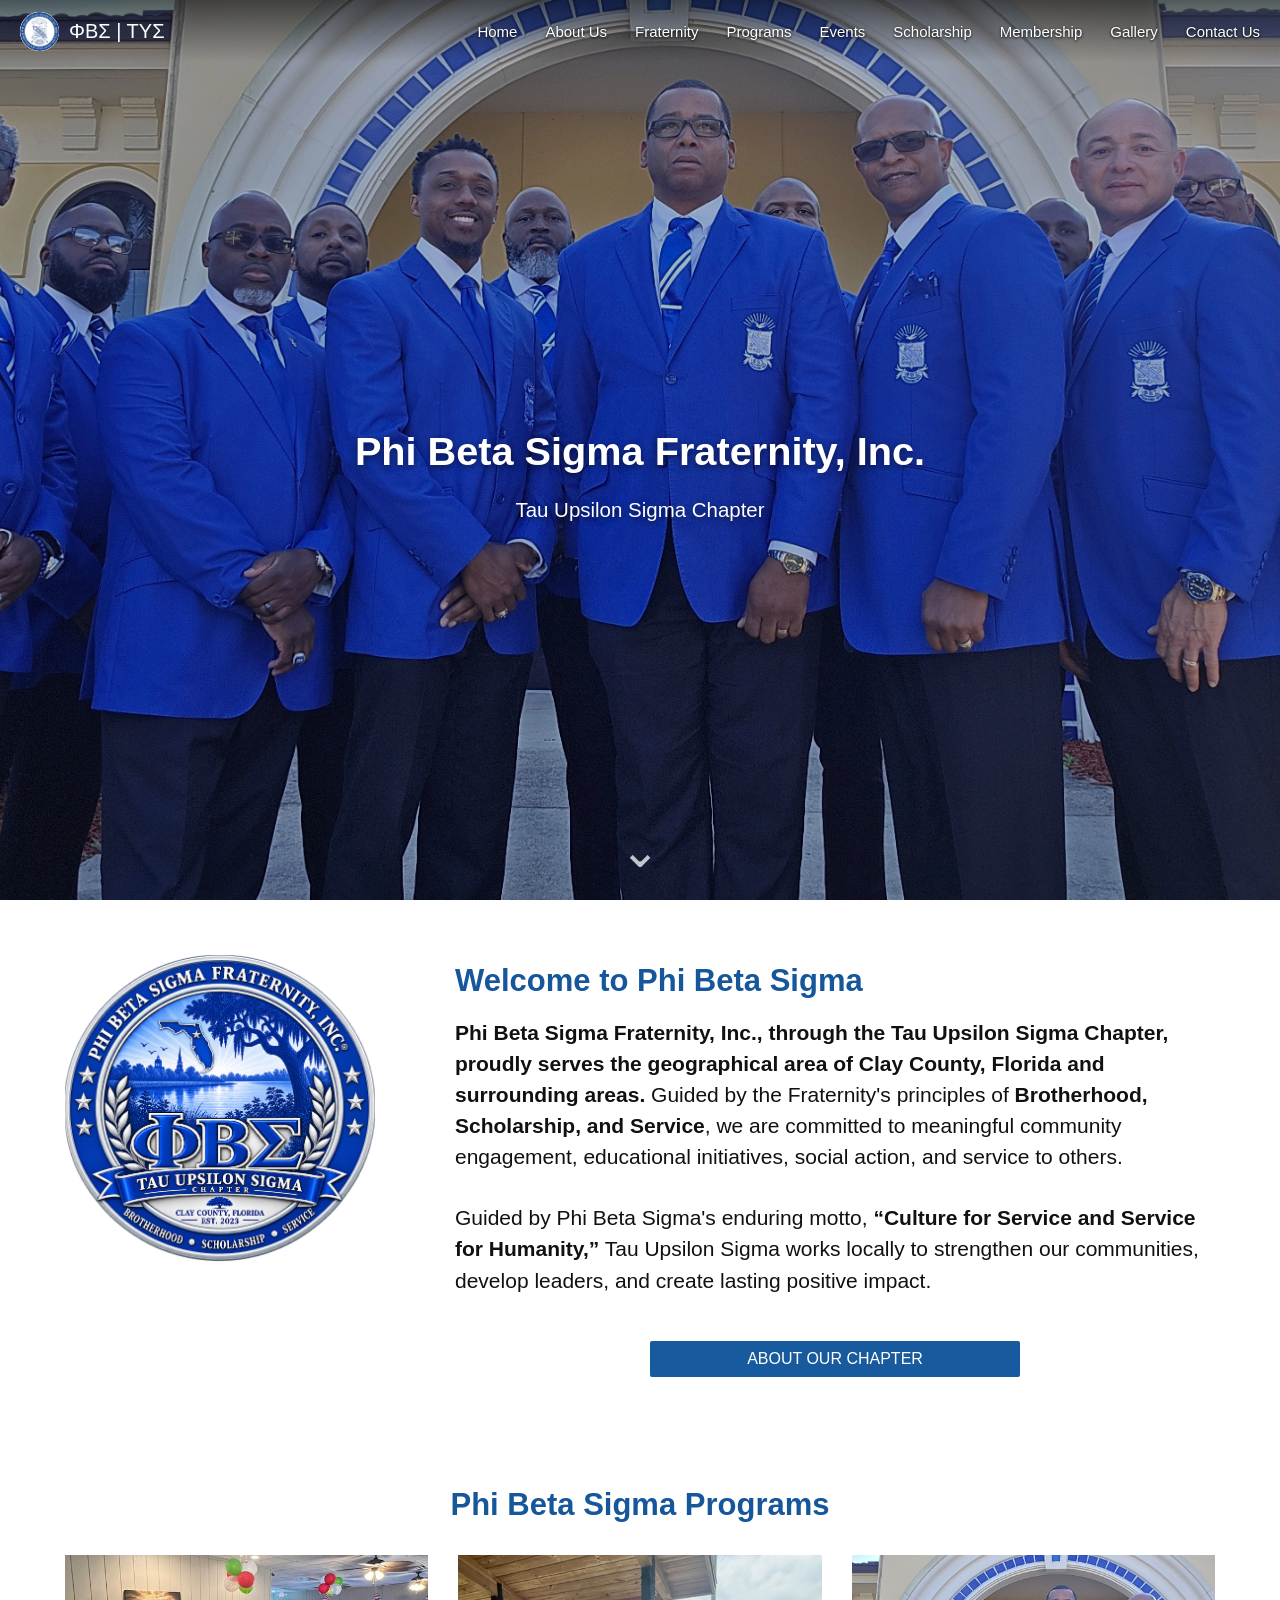
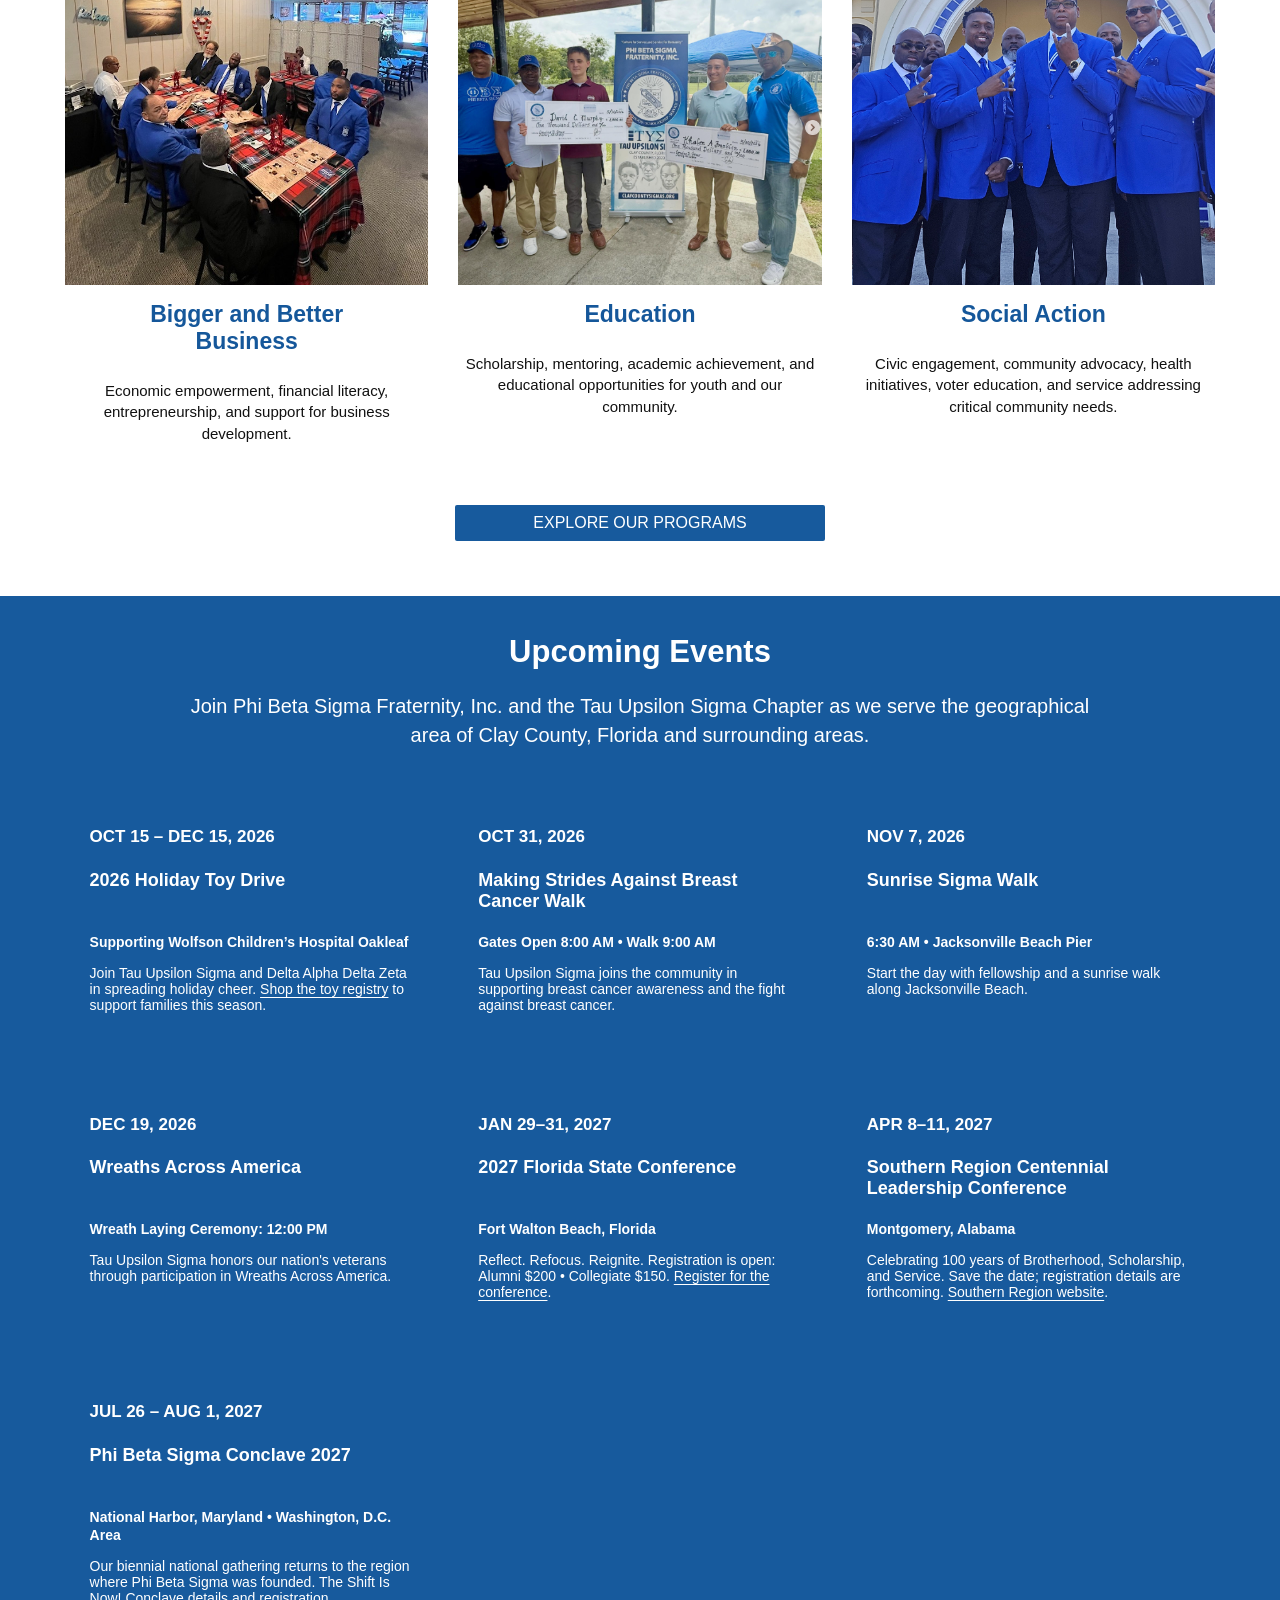
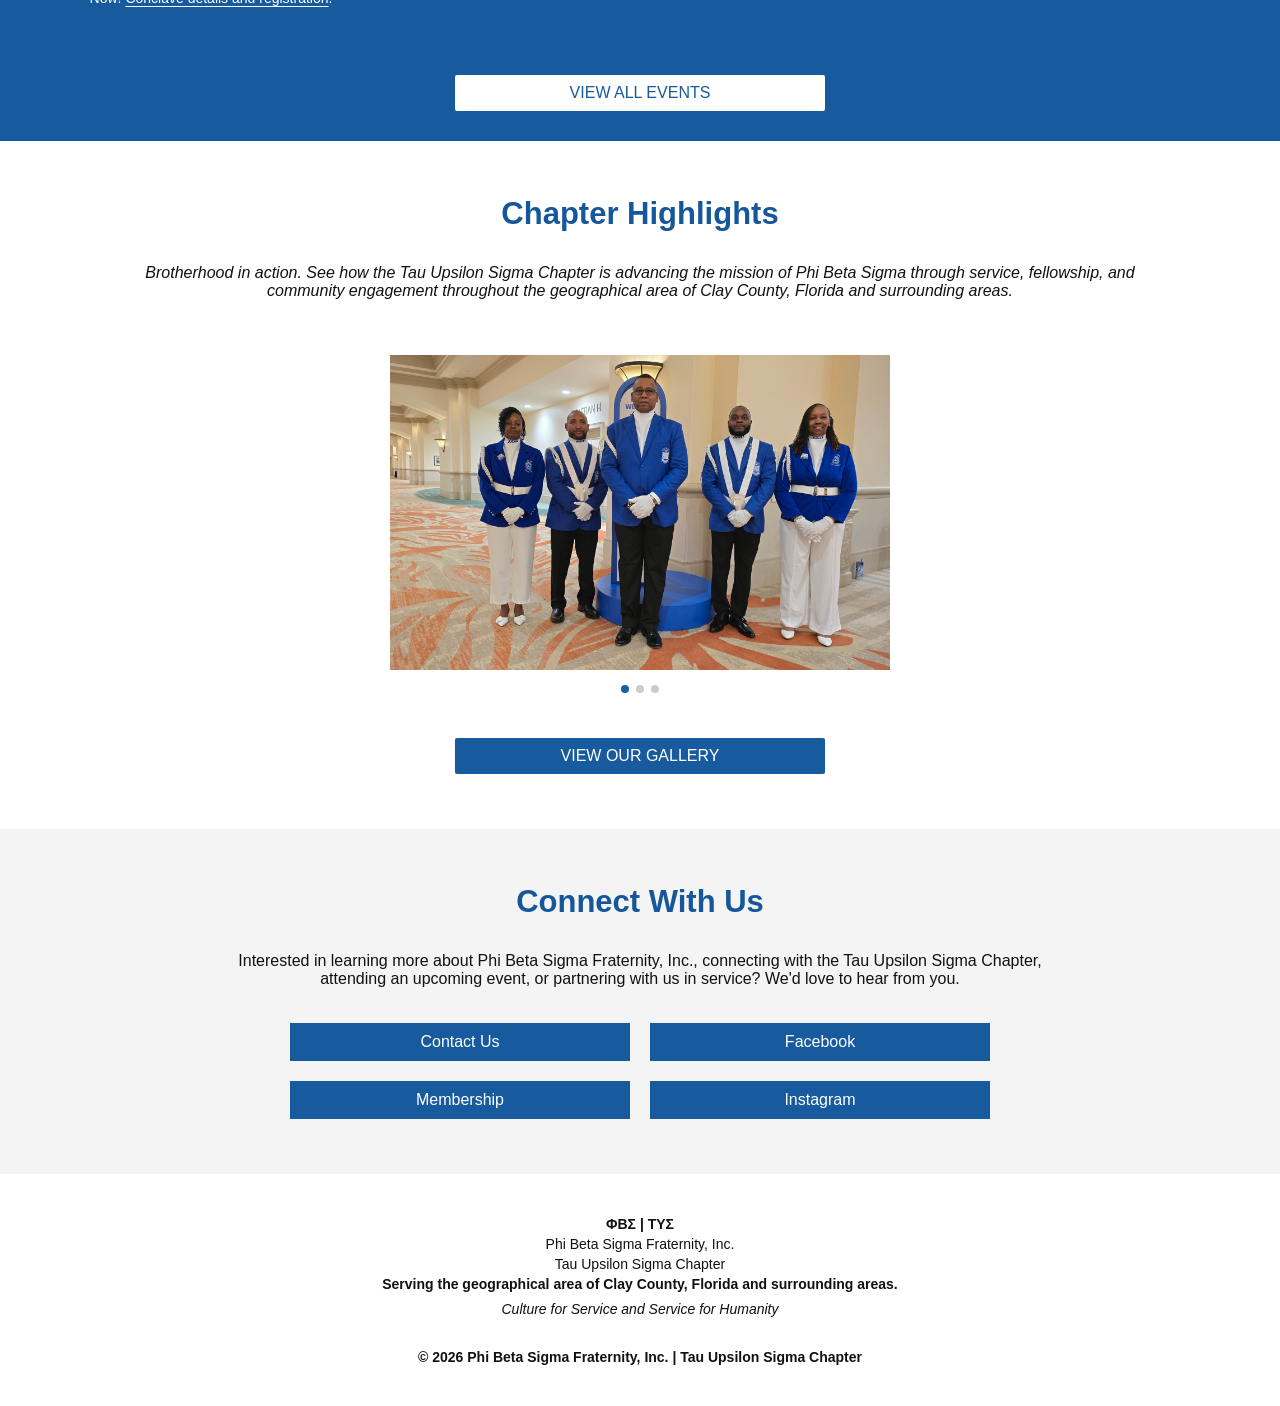
==== commit ea31468c: "Add Conclave 2027 to index.html" ====
--- a/index.html
+++ b/index.html
@@ -3,7 +3,7 @@
 <main><section class="approved-hero"><div class="approved-overlay"></div><div class="approved-title"><h1>Phi Beta Sigma Fraternity, Inc.</h1><p>Tau Upsilon Sigma Chapter</p></div><span class="scroll-cue">⌄</span></section>
 <section class="welcome home-section"><div class="welcome-grid"><img src="assets/branding/chapter-seal.png" alt="Tau Upsilon Sigma Chapter seal"><div><h2>Welcome to Phi Beta Sigma</h2><p><strong>Phi Beta Sigma Fraternity, Inc., through the Tau Upsilon Sigma Chapter, proudly serves the geographical area of Clay County, Florida and surrounding areas.</strong> Guided by the Fraternity's principles of <strong>Brotherhood, Scholarship, and Service</strong>, we are committed to meaningful community engagement, educational initiatives, social action, and service to others.</p><p>Guided by Phi Beta Sigma's enduring motto, <strong>“Culture for Service and Service for Humanity,”</strong> Tau Upsilon Sigma works locally to strengthen our communities, develop leaders, and create lasting positive impact.</p><a class="bar-button" href="about.html">ABOUT OUR CHAPTER</a></div></div></section>
 <section class="programs home-section"><h2>Phi Beta Sigma Programs</h2><div class="program-grid"><article><img src="assets/programs/bigger-better-business.jpg" alt="Bigger and Better Business"><h3>Bigger and Better<br>Business</h3><p>Economic empowerment, financial literacy, entrepreneurship, and support for business development.</p></article><article><img src="assets/scholarship/2026-recipients.png" alt="Education scholarship presentation"><h3>Education</h3><p>Scholarship, mentoring, academic achievement, and educational opportunities for youth and our community.</p></article><article><img src="assets/membership/hero.jpg" alt="Tau Upsilon Sigma community service"><h3>Social Action</h3><p>Civic engagement, community advocacy, health initiatives, voter education, and service addressing critical community needs.</p></article></div><a class="bar-button" href="programs.html">EXPLORE OUR PROGRAMS</a></section>
-<section class="events"><h2>Upcoming Events</h2><p class="events-intro">Join Phi Beta Sigma Fraternity, Inc. and the Tau Upsilon Sigma Chapter as we serve the geographical area of Clay County, Florida and surrounding areas.</p><div class="event-grid"><article><h4>OCT 15 – DEC 15, 2026</h4><h3>2026 Holiday Toy Drive</h3><strong>Supporting Wolfson Children’s Hospital Oakleaf</strong><p>Join Tau Upsilon Sigma and Delta Alpha Delta Zeta in spreading holiday cheer. <a href="https://www.amazon.com/registries/gl/guest-view/1TGDRMP99YNJR" target="_blank" rel="noopener noreferrer">Shop the toy registry</a> to support families this season.</p></article><article><h4>OCT 31, 2026</h4><h3>Making Strides Against Breast Cancer Walk</h3><strong>Gates Open 8:00 AM • Walk 9:00 AM</strong><p>Tau Upsilon Sigma joins the community in supporting breast cancer awareness and the fight against breast cancer.</p></article><article><h4>NOV 7, 2026</h4><h3>Sunrise Sigma Walk</h3><strong>6:30 AM • Jacksonville Beach Pier</strong><p>Start the day with fellowship and a sunrise walk along Jacksonville Beach.</p></article><article><h4>DEC 19, 2026</h4><h3>Wreaths Across America</h3><strong>Wreath Laying Ceremony: 12:00 PM</strong><p>Tau Upsilon Sigma honors our nation's veterans through participation in Wreaths Across America.</p></article><article><h4>JAN 29–31, 2027</h4><h3>2027 Florida State Conference</h3><strong>Fort Walton Beach, Florida</strong><p>Reflect. Refocus. Reignite. Registration is open: Alumni $200 • Collegiate $150. <a href="https://www.zeffy.com/en-US/ticketing/2027-state-of-florida-membership-conference" target="_blank" rel="noopener noreferrer">Register for the conference</a>.</p></article><article><h4>APR 8–11, 2027</h4><h3>Southern Region Centennial Leadership Conference</h3><strong>Montgomery, Alabama</strong><p>Celebrating 100 years of Brotherhood, Scholarship, and Service. Save the date; registration details are forthcoming. <a href="https://www.pbssouthern.org/" target="_blank" rel="noopener noreferrer">Southern Region website</a>.</p></article></div><a class="bar-button light" href="events.html">VIEW ALL EVENTS</a></section>
+<section class="events"><h2>Upcoming Events</h2><p class="events-intro">Join Phi Beta Sigma Fraternity, Inc. and the Tau Upsilon Sigma Chapter as we serve the geographical area of Clay County, Florida and surrounding areas.</p><div class="event-grid"><article><h4>OCT 15 – DEC 15, 2026</h4><h3>2026 Holiday Toy Drive</h3><strong>Supporting Wolfson Children’s Hospital Oakleaf</strong><p>Join Tau Upsilon Sigma and Delta Alpha Delta Zeta in spreading holiday cheer. <a href="https://www.amazon.com/registries/gl/guest-view/1TGDRMP99YNJR" target="_blank" rel="noopener noreferrer">Shop the toy registry</a> to support families this season.</p></article><article><h4>OCT 31, 2026</h4><h3>Making Strides Against Breast Cancer Walk</h3><strong>Gates Open 8:00 AM • Walk 9:00 AM</strong><p>Tau Upsilon Sigma joins the community in supporting breast cancer awareness and the fight against breast cancer.</p></article><article><h4>NOV 7, 2026</h4><h3>Sunrise Sigma Walk</h3><strong>6:30 AM • Jacksonville Beach Pier</strong><p>Start the day with fellowship and a sunrise walk along Jacksonville Beach.</p></article><article><h4>DEC 19, 2026</h4><h3>Wreaths Across America</h3><strong>Wreath Laying Ceremony: 12:00 PM</strong><p>Tau Upsilon Sigma honors our nation's veterans through participation in Wreaths Across America.</p></article><article><h4>JAN 29–31, 2027</h4><h3>2027 Florida State Conference</h3><strong>Fort Walton Beach, Florida</strong><p>Reflect. Refocus. Reignite. Registration is open: Alumni $200 • Collegiate $150. <a href="https://www.zeffy.com/en-US/ticketing/2027-state-of-florida-membership-conference" target="_blank" rel="noopener noreferrer">Register for the conference</a>.</p></article><article><h4>APR 8–11, 2027</h4><h3>Southern Region Centennial Leadership Conference</h3><strong>Montgomery, Alabama</strong><p>Celebrating 100 years of Brotherhood, Scholarship, and Service. Save the date; registration details are forthcoming. <a href="https://www.pbssouthern.org/" target="_blank" rel="noopener noreferrer">Southern Region website</a>.</p></article><article><h4>JUL 26 – AUG 1, 2027</h4><h3>Phi Beta Sigma Conclave 2027</h3><strong>National Harbor, Maryland • Washington, D.C. Area</strong><p>Our biennial national gathering returns to the region where Phi Beta Sigma was founded. The Shift Is Now! <a href="https://phibetasigma1914.org/conclave2027/" target="_blank" rel="noopener noreferrer">Conclave details and registration</a>.</p></article></div><a class="bar-button light" href="events.html">VIEW ALL EVENTS</a></section>
 <section class="highlights home-section"><h2>Chapter Highlights</h2><p class="italic">Brotherhood in action. See how the Tau Upsilon Sigma Chapter is advancing the mission of Phi Beta Sigma through service, fellowship, and community engagement throughout the geographical area of Clay County, Florida and surrounding areas.</p><div class="highlight-carousel"><img class="highlight-image active" src="assets/home/color-guard.jpg" alt="Tau Upsilon Sigma color guard"><img class="highlight-image" src="assets/home/picnic-2026.jpg" alt="Tau Upsilon Sigma family picnic"><img class="highlight-image" src="assets/home/st-james.jpg" alt="Tau Upsilon Sigma community recognition"><button class="carousel-arrow prev" aria-label="Previous highlight">‹</button><button class="carousel-arrow next" aria-label="Next highlight">›</button></div><div class="dots" aria-label="Chapter highlight slides"><button class="dot active" aria-label="Show highlight 1"></button><button class="dot" aria-label="Show highlight 2"></button><button class="dot" aria-label="Show highlight 3"></button></div><a class="bar-button" href="gallery.html">VIEW OUR GALLERY</a></section>
 <section class="connect home-section"><h2>Connect With Us</h2><p>Interested in learning more about Phi Beta Sigma Fraternity, Inc., connecting with the Tau Upsilon Sigma Chapter, attending an upcoming event, or partnering with us in service? We'd love to hear from you.</p><div class="connect-grid"><a href="contact.html">Contact Us</a><a href="https://www.facebook.com/profile.php?id=61555800771600" target="_blank" rel="noopener">Facebook</a><a href="membership.html">Membership</a><a href="https://www.instagram.com/phibetasigmatauupsilonsigma/" target="_blank" rel="noopener">Instagram</a></div></section>
 </main><footer><strong>ΦΒΣ | ΤΥΣ</strong><br>Phi Beta Sigma Fraternity, Inc.<br>Tau Upsilon Sigma Chapter<br><b>Serving the geographical area of Clay County, Florida and surrounding areas.</b><br><em>Culture for Service and Service for Humanity</em><p>© 2026 Phi Beta Sigma Fraternity, Inc. | Tau Upsilon Sigma Chapter</p></footer><script src="script.js"></script></body></html>
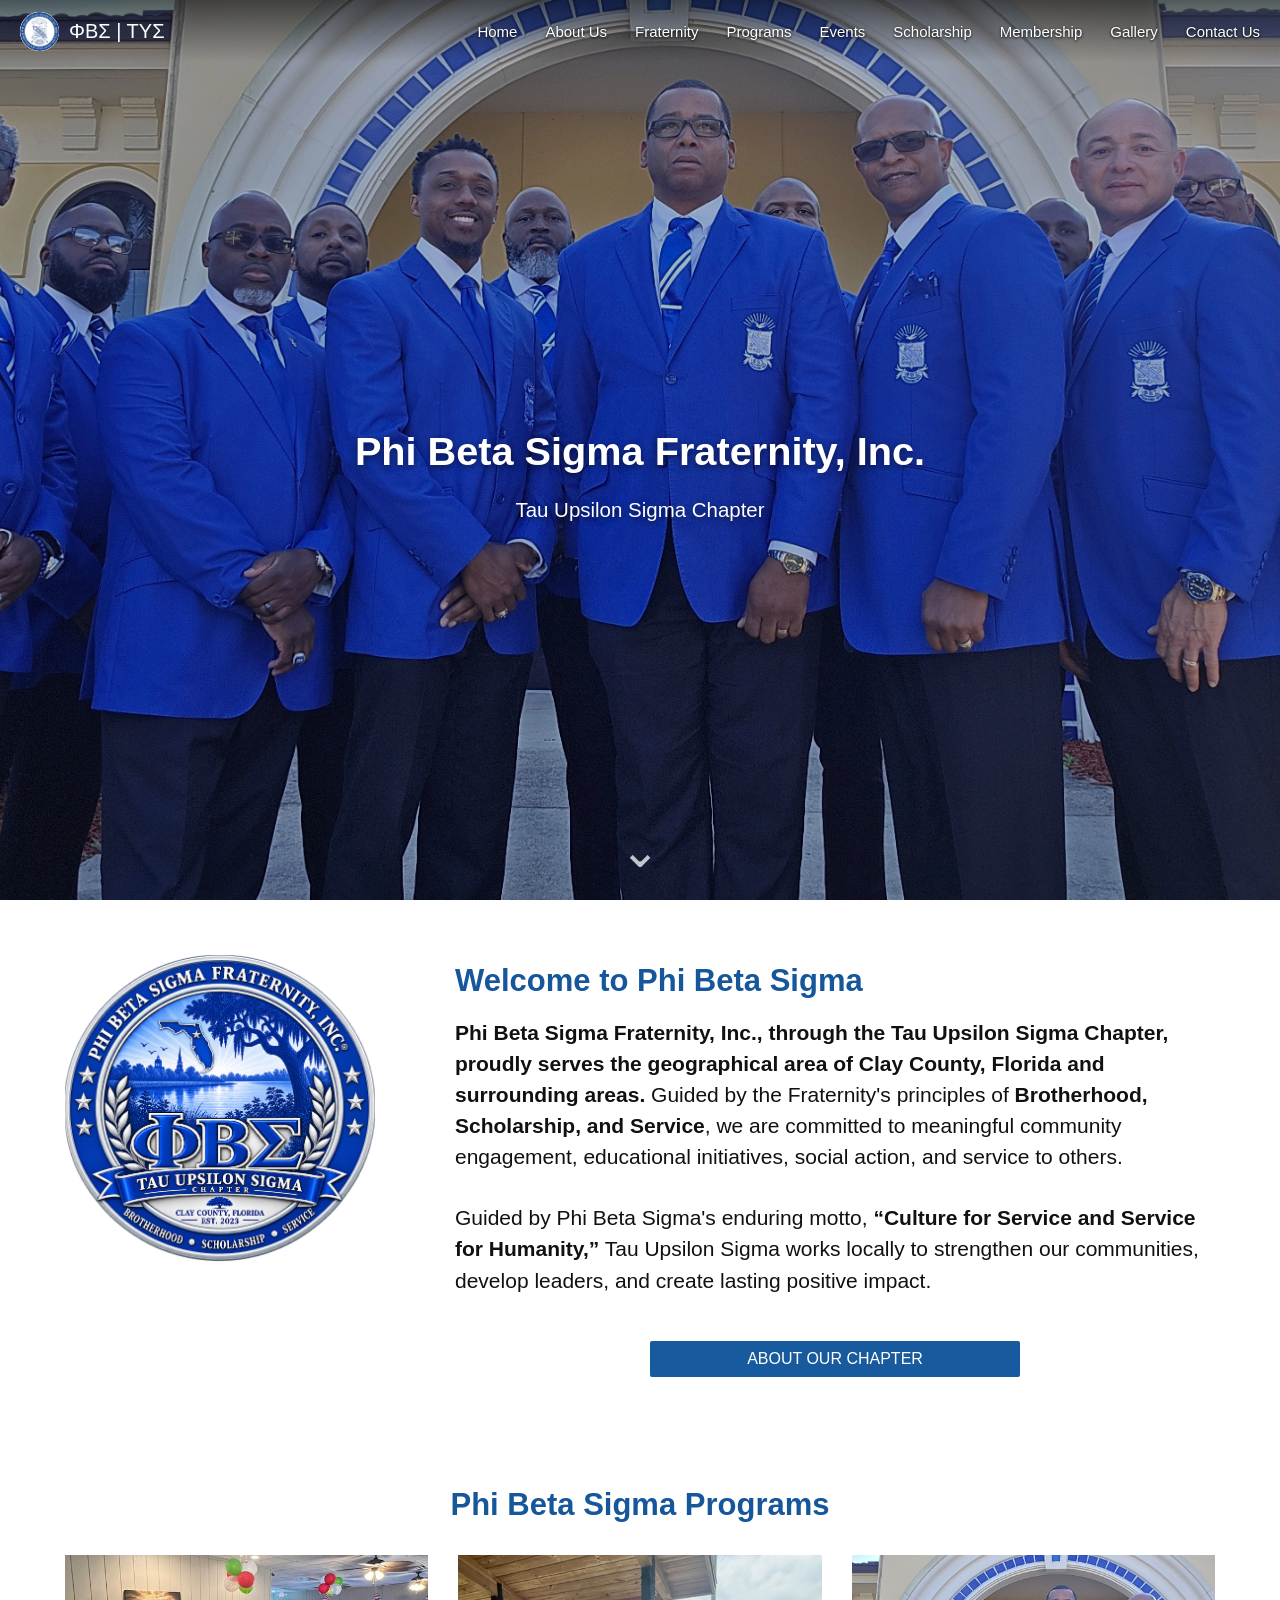
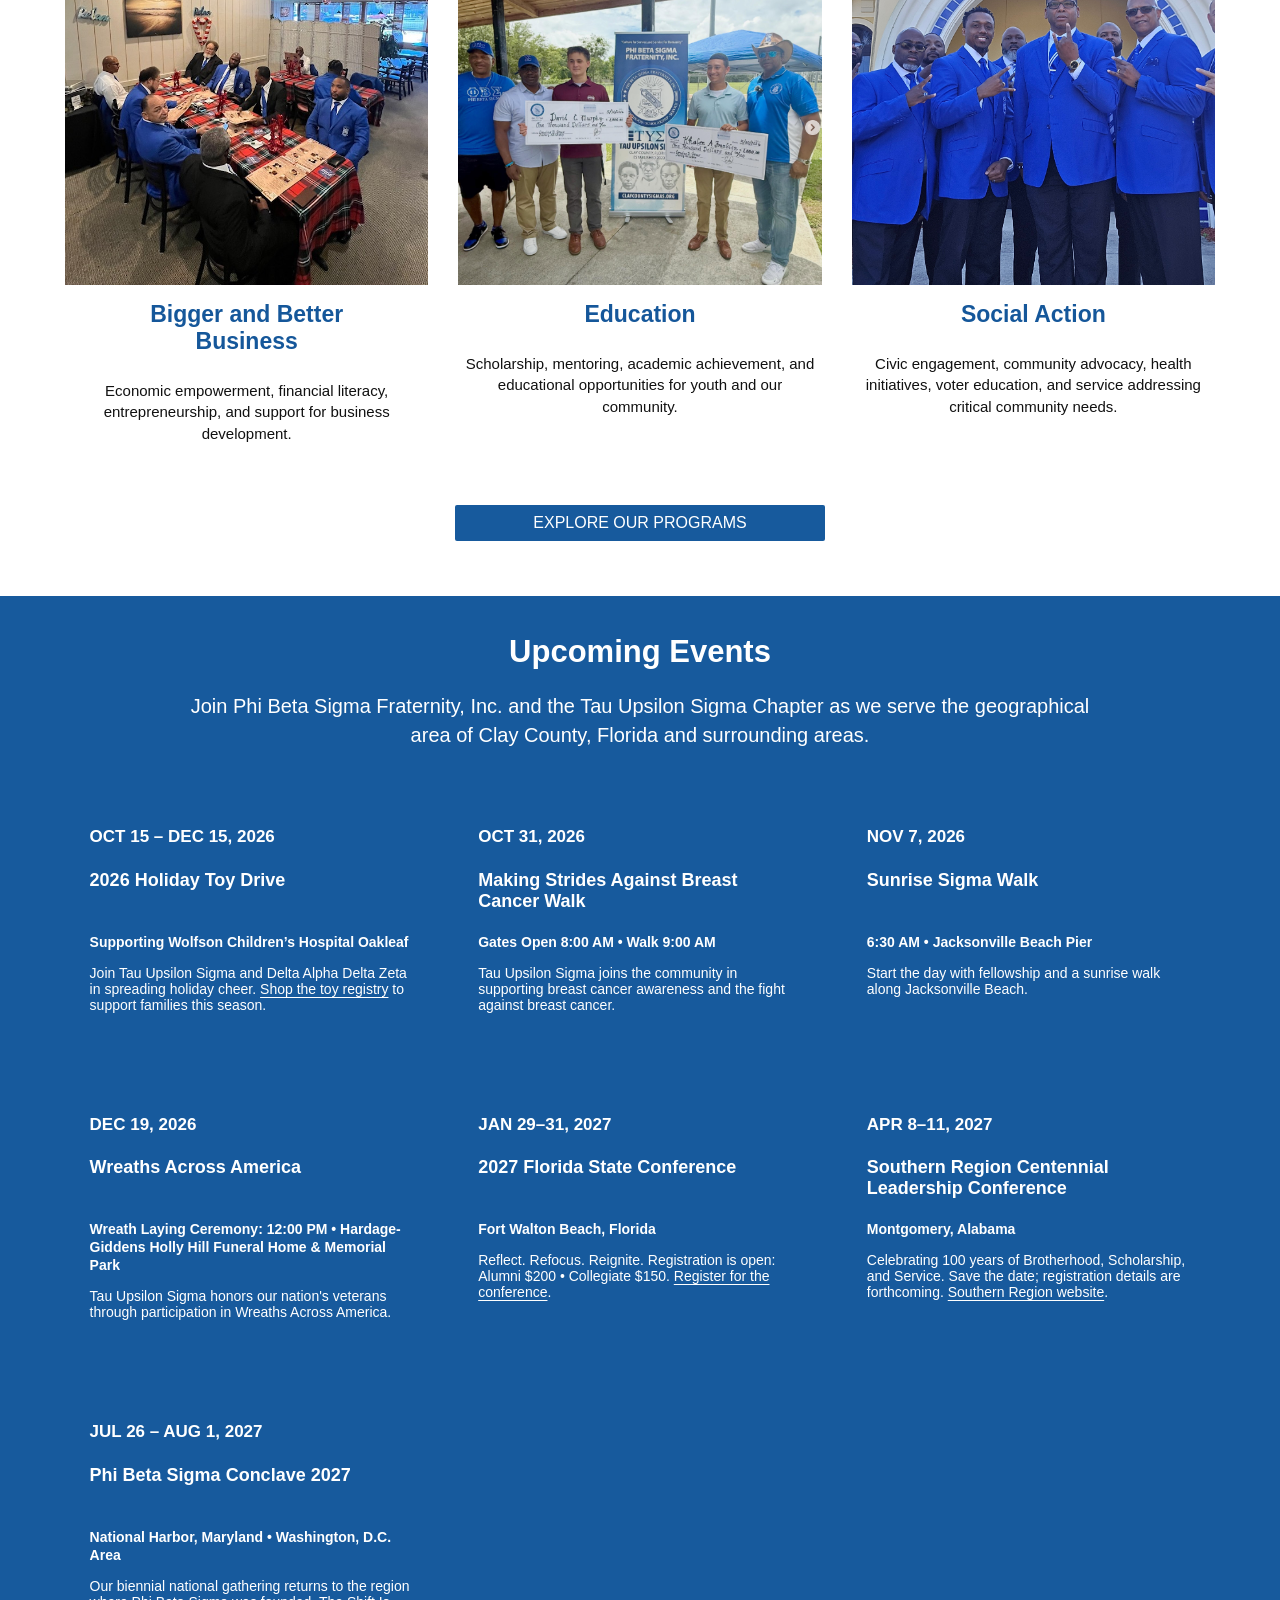
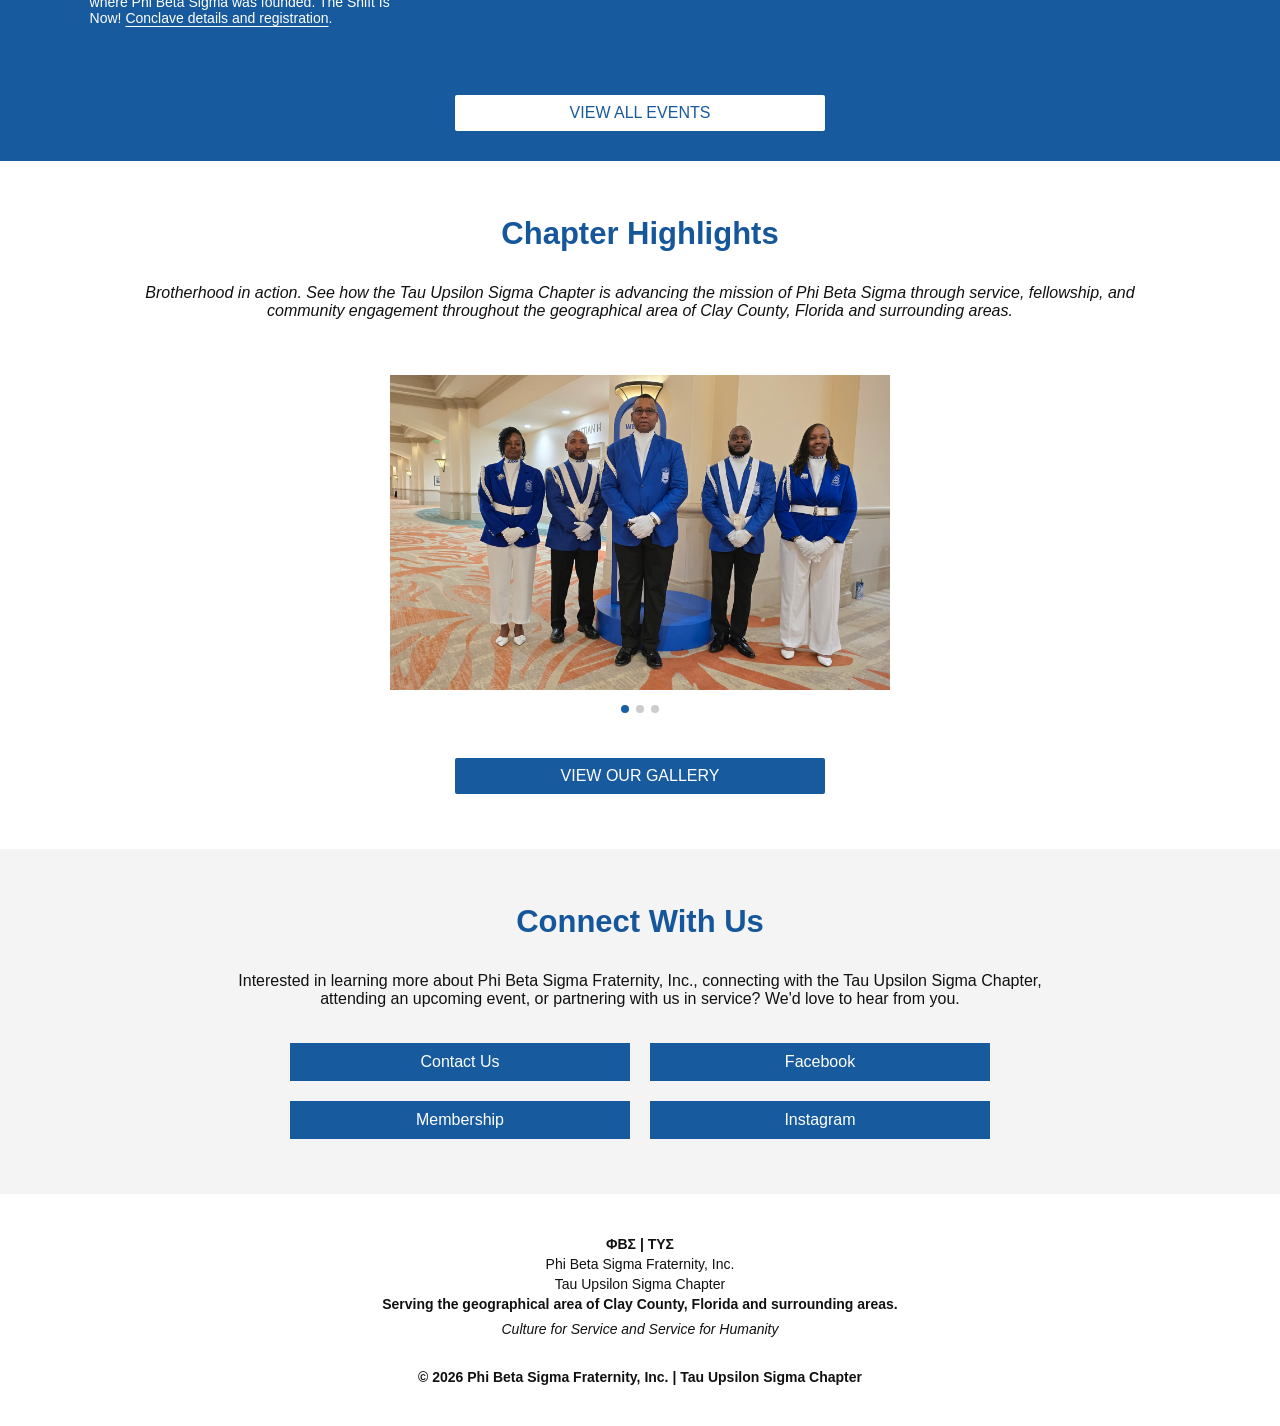
==== commit de0d09fd: "Add Wreaths Across America venue to homepage" ====
--- a/index.html
+++ b/index.html
@@ -3,7 +3,7 @@
 <main><section class="approved-hero"><div class="approved-overlay"></div><div class="approved-title"><h1>Phi Beta Sigma Fraternity, Inc.</h1><p>Tau Upsilon Sigma Chapter</p></div><span class="scroll-cue">⌄</span></section>
 <section class="welcome home-section"><div class="welcome-grid"><img src="assets/branding/chapter-seal.png" alt="Tau Upsilon Sigma Chapter seal"><div><h2>Welcome to Phi Beta Sigma</h2><p><strong>Phi Beta Sigma Fraternity, Inc., through the Tau Upsilon Sigma Chapter, proudly serves the geographical area of Clay County, Florida and surrounding areas.</strong> Guided by the Fraternity's principles of <strong>Brotherhood, Scholarship, and Service</strong>, we are committed to meaningful community engagement, educational initiatives, social action, and service to others.</p><p>Guided by Phi Beta Sigma's enduring motto, <strong>“Culture for Service and Service for Humanity,”</strong> Tau Upsilon Sigma works locally to strengthen our communities, develop leaders, and create lasting positive impact.</p><a class="bar-button" href="about.html">ABOUT OUR CHAPTER</a></div></div></section>
 <section class="programs home-section"><h2>Phi Beta Sigma Programs</h2><div class="program-grid"><article><img src="assets/programs/bigger-better-business.jpg" alt="Bigger and Better Business"><h3>Bigger and Better<br>Business</h3><p>Economic empowerment, financial literacy, entrepreneurship, and support for business development.</p></article><article><img src="assets/scholarship/2026-recipients.png" alt="Education scholarship presentation"><h3>Education</h3><p>Scholarship, mentoring, academic achievement, and educational opportunities for youth and our community.</p></article><article><img src="assets/membership/hero.jpg" alt="Tau Upsilon Sigma community service"><h3>Social Action</h3><p>Civic engagement, community advocacy, health initiatives, voter education, and service addressing critical community needs.</p></article></div><a class="bar-button" href="programs.html">EXPLORE OUR PROGRAMS</a></section>
-<section class="events"><h2>Upcoming Events</h2><p class="events-intro">Join Phi Beta Sigma Fraternity, Inc. and the Tau Upsilon Sigma Chapter as we serve the geographical area of Clay County, Florida and surrounding areas.</p><div class="event-grid"><article><h4>OCT 15 – DEC 15, 2026</h4><h3>2026 Holiday Toy Drive</h3><strong>Supporting Wolfson Children’s Hospital Oakleaf</strong><p>Join Tau Upsilon Sigma and Delta Alpha Delta Zeta in spreading holiday cheer. <a href="https://www.amazon.com/registries/gl/guest-view/1TGDRMP99YNJR" target="_blank" rel="noopener noreferrer">Shop the toy registry</a> to support families this season.</p></article><article><h4>OCT 31, 2026</h4><h3>Making Strides Against Breast Cancer Walk</h3><strong>Gates Open 8:00 AM • Walk 9:00 AM</strong><p>Tau Upsilon Sigma joins the community in supporting breast cancer awareness and the fight against breast cancer.</p></article><article><h4>NOV 7, 2026</h4><h3>Sunrise Sigma Walk</h3><strong>6:30 AM • Jacksonville Beach Pier</strong><p>Start the day with fellowship and a sunrise walk along Jacksonville Beach.</p></article><article><h4>DEC 19, 2026</h4><h3>Wreaths Across America</h3><strong>Wreath Laying Ceremony: 12:00 PM</strong><p>Tau Upsilon Sigma honors our nation's veterans through participation in Wreaths Across America.</p></article><article><h4>JAN 29–31, 2027</h4><h3>2027 Florida State Conference</h3><strong>Fort Walton Beach, Florida</strong><p>Reflect. Refocus. Reignite. Registration is open: Alumni $200 • Collegiate $150. <a href="https://www.zeffy.com/en-US/ticketing/2027-state-of-florida-membership-conference" target="_blank" rel="noopener noreferrer">Register for the conference</a>.</p></article><article><h4>APR 8–11, 2027</h4><h3>Southern Region Centennial Leadership Conference</h3><strong>Montgomery, Alabama</strong><p>Celebrating 100 years of Brotherhood, Scholarship, and Service. Save the date; registration details are forthcoming. <a href="https://www.pbssouthern.org/" target="_blank" rel="noopener noreferrer">Southern Region website</a>.</p></article><article><h4>JUL 26 – AUG 1, 2027</h4><h3>Phi Beta Sigma Conclave 2027</h3><strong>National Harbor, Maryland • Washington, D.C. Area</strong><p>Our biennial national gathering returns to the region where Phi Beta Sigma was founded. The Shift Is Now! <a href="https://phibetasigma1914.org/conclave2027/" target="_blank" rel="noopener noreferrer">Conclave details and registration</a>.</p></article></div><a class="bar-button light" href="events.html">VIEW ALL EVENTS</a></section>
+<section class="events"><h2>Upcoming Events</h2><p class="events-intro">Join Phi Beta Sigma Fraternity, Inc. and the Tau Upsilon Sigma Chapter as we serve the geographical area of Clay County, Florida and surrounding areas.</p><div class="event-grid"><article><h4>OCT 15 – DEC 15, 2026</h4><h3>2026 Holiday Toy Drive</h3><strong>Supporting Wolfson Children’s Hospital Oakleaf</strong><p>Join Tau Upsilon Sigma and Delta Alpha Delta Zeta in spreading holiday cheer. <a href="https://www.amazon.com/registries/gl/guest-view/1TGDRMP99YNJR" target="_blank" rel="noopener noreferrer">Shop the toy registry</a> to support families this season.</p></article><article><h4>OCT 31, 2026</h4><h3>Making Strides Against Breast Cancer Walk</h3><strong>Gates Open 8:00 AM • Walk 9:00 AM</strong><p>Tau Upsilon Sigma joins the community in supporting breast cancer awareness and the fight against breast cancer.</p></article><article><h4>NOV 7, 2026</h4><h3>Sunrise Sigma Walk</h3><strong>6:30 AM • Jacksonville Beach Pier</strong><p>Start the day with fellowship and a sunrise walk along Jacksonville Beach.</p></article><article><h4>DEC 19, 2026</h4><h3>Wreaths Across America</h3><strong>Wreath Laying Ceremony: 12:00 PM • Hardage-Giddens Holly Hill Funeral Home & Memorial Park</strong><p>Tau Upsilon Sigma honors our nation's veterans through participation in Wreaths Across America.</p></article><article><h4>JAN 29–31, 2027</h4><h3>2027 Florida State Conference</h3><strong>Fort Walton Beach, Florida</strong><p>Reflect. Refocus. Reignite. Registration is open: Alumni $200 • Collegiate $150. <a href="https://www.zeffy.com/en-US/ticketing/2027-state-of-florida-membership-conference" target="_blank" rel="noopener noreferrer">Register for the conference</a>.</p></article><article><h4>APR 8–11, 2027</h4><h3>Southern Region Centennial Leadership Conference</h3><strong>Montgomery, Alabama</strong><p>Celebrating 100 years of Brotherhood, Scholarship, and Service. Save the date; registration details are forthcoming. <a href="https://www.pbssouthern.org/" target="_blank" rel="noopener noreferrer">Southern Region website</a>.</p></article><article><h4>JUL 26 – AUG 1, 2027</h4><h3>Phi Beta Sigma Conclave 2027</h3><strong>National Harbor, Maryland • Washington, D.C. Area</strong><p>Our biennial national gathering returns to the region where Phi Beta Sigma was founded. The Shift Is Now! <a href="https://phibetasigma1914.org/conclave2027/" target="_blank" rel="noopener noreferrer">Conclave details and registration</a>.</p></article></div><a class="bar-button light" href="events.html">VIEW ALL EVENTS</a></section>
 <section class="highlights home-section"><h2>Chapter Highlights</h2><p class="italic">Brotherhood in action. See how the Tau Upsilon Sigma Chapter is advancing the mission of Phi Beta Sigma through service, fellowship, and community engagement throughout the geographical area of Clay County, Florida and surrounding areas.</p><div class="highlight-carousel"><img class="highlight-image active" src="assets/home/color-guard.jpg" alt="Tau Upsilon Sigma color guard"><img class="highlight-image" src="assets/home/picnic-2026.jpg" alt="Tau Upsilon Sigma family picnic"><img class="highlight-image" src="assets/home/st-james.jpg" alt="Tau Upsilon Sigma community recognition"><button class="carousel-arrow prev" aria-label="Previous highlight">‹</button><button class="carousel-arrow next" aria-label="Next highlight">›</button></div><div class="dots" aria-label="Chapter highlight slides"><button class="dot active" aria-label="Show highlight 1"></button><button class="dot" aria-label="Show highlight 2"></button><button class="dot" aria-label="Show highlight 3"></button></div><a class="bar-button" href="gallery.html">VIEW OUR GALLERY</a></section>
 <section class="connect home-section"><h2>Connect With Us</h2><p>Interested in learning more about Phi Beta Sigma Fraternity, Inc., connecting with the Tau Upsilon Sigma Chapter, attending an upcoming event, or partnering with us in service? We'd love to hear from you.</p><div class="connect-grid"><a href="contact.html">Contact Us</a><a href="https://www.facebook.com/profile.php?id=61555800771600" target="_blank" rel="noopener">Facebook</a><a href="membership.html">Membership</a><a href="https://www.instagram.com/phibetasigmatauupsilonsigma/" target="_blank" rel="noopener">Instagram</a></div></section>
 </main><footer><strong>ΦΒΣ | ΤΥΣ</strong><br>Phi Beta Sigma Fraternity, Inc.<br>Tau Upsilon Sigma Chapter<br><b>Serving the geographical area of Clay County, Florida and surrounding areas.</b><br><em>Culture for Service and Service for Humanity</em><p>© 2026 Phi Beta Sigma Fraternity, Inc. | Tau Upsilon Sigma Chapter</p></footer><script src="script.js"></script></body></html>
--- a/styles.css
+++ b/styles.css
@@ -207,3 +207,32 @@
 .events .events-intro{color:#fff;opacity:1}
 .events .event-grid a:link,.events .event-grid a:visited{color:#fff;text-decoration:underline;text-underline-offset:3px}
 .events .event-grid a:hover,.events .event-grid a:focus-visible{color:#fff;text-decoration-thickness:2px}
+
+/* Give the national Conclave flyer more prominence while preserving its full artwork. */
+@media (min-width: 1001px){.event-row:has(> img[src*="/conclave/flyer.png"]) > img{height:390px;object-fit:contain;object-position:top center}}
+@media (max-width: 1000px){.event-row:has(> img[src*="/conclave/flyer.png"]) > img{max-width:520px;width:100%;height:auto}}
+
+/* Events: let every flyer fill the height of its accompanying details, from
+   the blue heading down to the action link, without distorting artwork. */
+@media (min-width:1001px){
+  .events-main .event-row{grid-template-columns:minmax(0,320px) minmax(0,1fr);gap:42px;align-items:stretch}
+  .events-main .event-row>img{display:block;width:100%;height:100%;min-height:0;max-height:none;object-fit:contain;object-position:center top;align-self:stretch}
+  .events-main .event-row>div{min-width:0}
+  .events-main .event-row h3{margin-top:0}
+  .events-main .event-row:has(> img[src*="/conclave/flyer.png"])>img,
+  .events-main .event-row:has(> img[src$="senate.webp"])>img{height:100%;max-height:none}
+}
+
+/* Unified event cards: title and flyer share a top edge; buttons finish the
+   detail column. Keep the entire flyer visible at its natural proportions. */
+@media (min-width:1001px){
+  .events-main .event-row{grid-template-columns:minmax(0,320px) minmax(0,1fr);column-gap:42px;align-items:stretch;margin-bottom:48px}
+  .events-main .event-row>div{display:flex;flex-direction:column;align-items:stretch;min-width:0}
+  .events-main .event-row>div>h3{margin-top:0}
+  .events-main .event-row>div>.bar-button{margin-top:auto;flex-shrink:0}
+  .events-main .event-row>img{width:100%;height:100%;max-height:none;object-fit:contain;object-position:center top}
+}
+
+/* Subtle separators between individual event listings (upcoming and past). */
+.events-main .event-row + .event-row{border-top:1px solid #e1e7ef;padding-top:32px}
+@media(max-width:700px){.events-main .event-row + .event-row{padding-top:26px}}
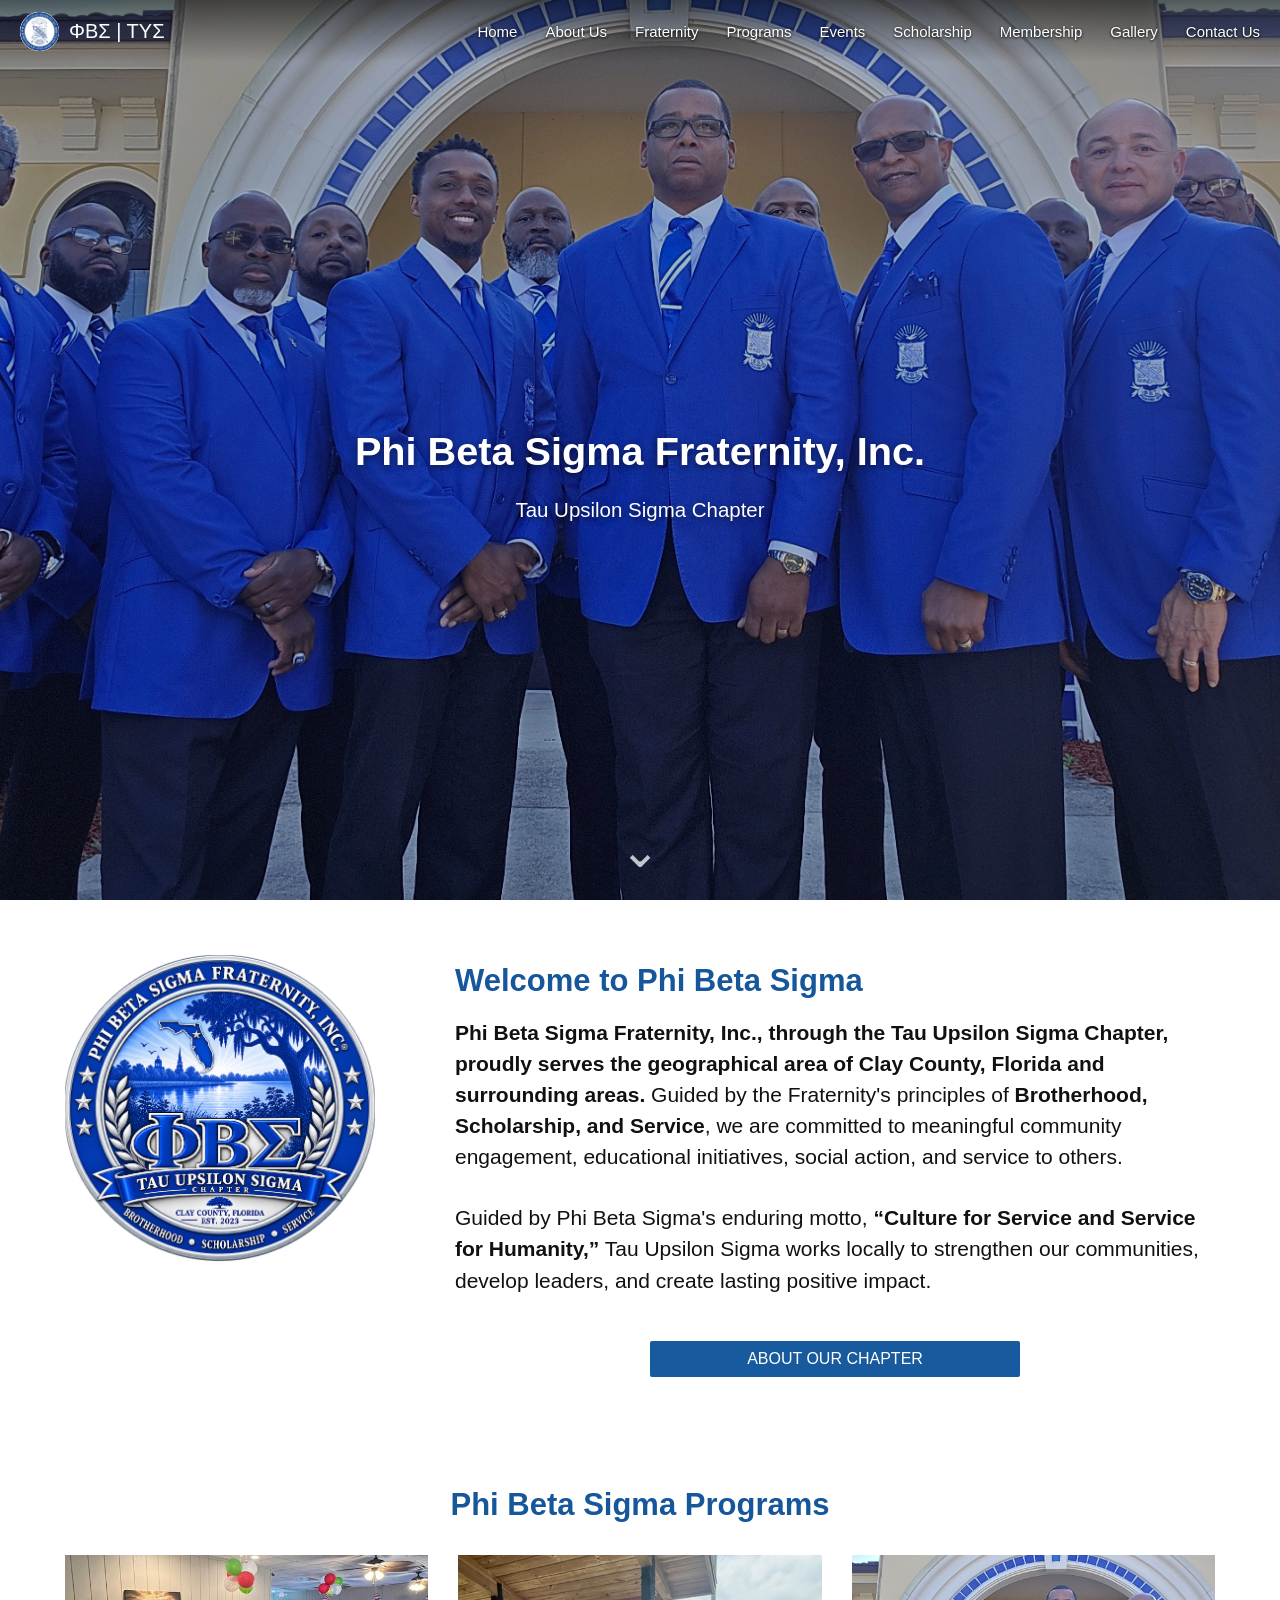
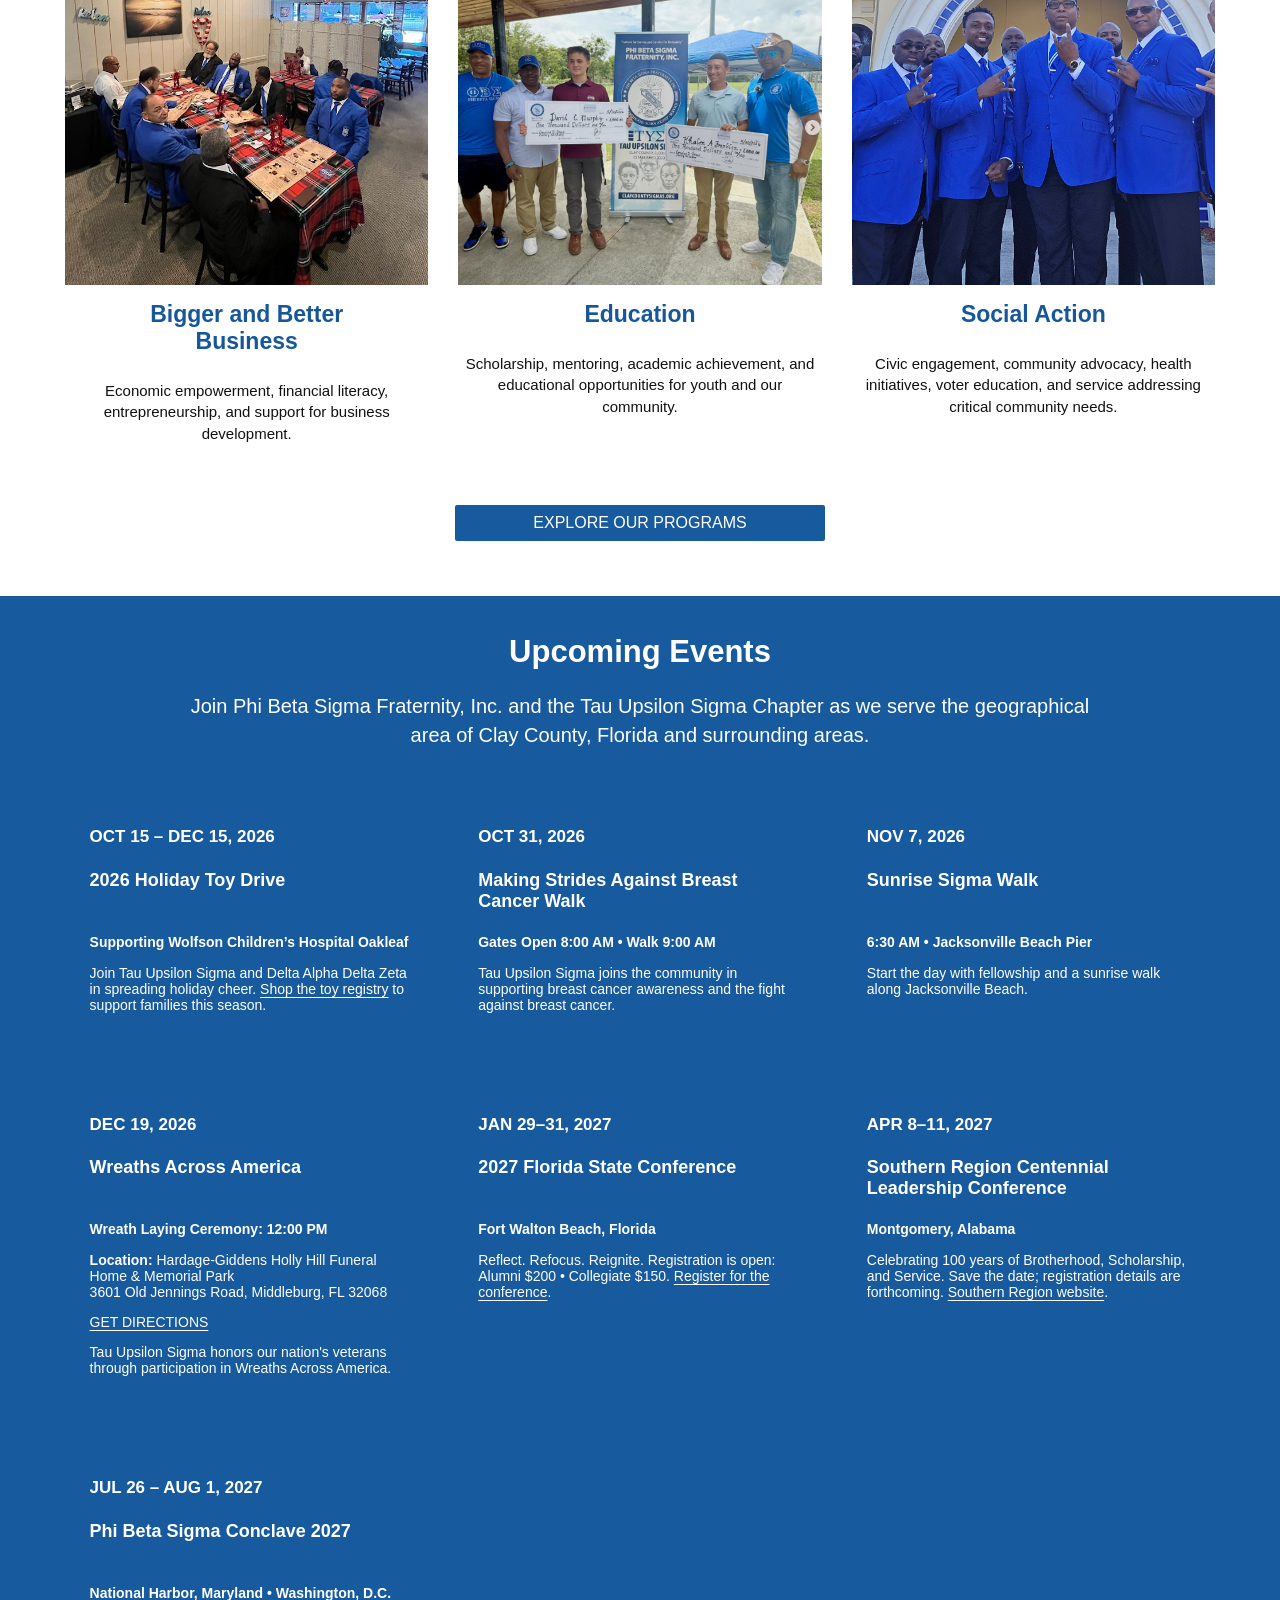
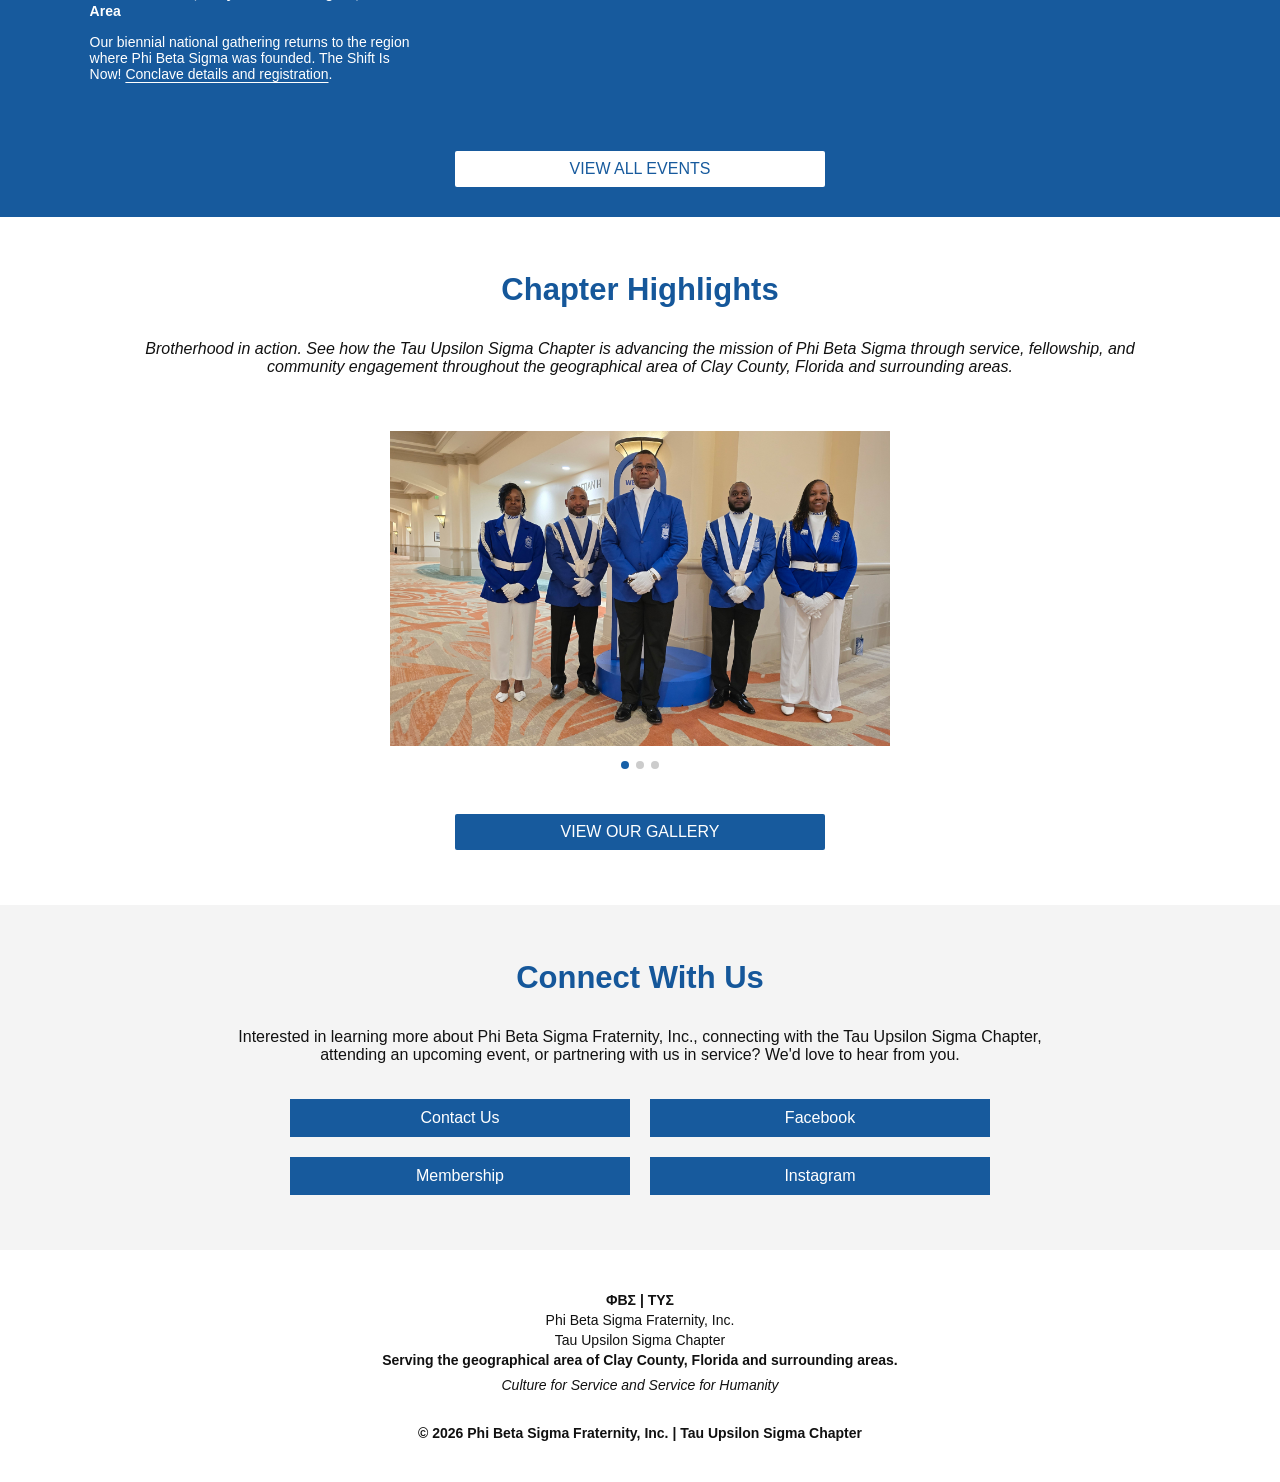
==== commit efba5489: "Add Wreaths Across America street address and directions to homepage" ====
--- a/index.html
+++ b/index.html
@@ -3,7 +3,7 @@
 <main><section class="approved-hero"><div class="approved-overlay"></div><div class="approved-title"><h1>Phi Beta Sigma Fraternity, Inc.</h1><p>Tau Upsilon Sigma Chapter</p></div><span class="scroll-cue">⌄</span></section>
 <section class="welcome home-section"><div class="welcome-grid"><img src="assets/branding/chapter-seal.png" alt="Tau Upsilon Sigma Chapter seal"><div><h2>Welcome to Phi Beta Sigma</h2><p><strong>Phi Beta Sigma Fraternity, Inc., through the Tau Upsilon Sigma Chapter, proudly serves the geographical area of Clay County, Florida and surrounding areas.</strong> Guided by the Fraternity's principles of <strong>Brotherhood, Scholarship, and Service</strong>, we are committed to meaningful community engagement, educational initiatives, social action, and service to others.</p><p>Guided by Phi Beta Sigma's enduring motto, <strong>“Culture for Service and Service for Humanity,”</strong> Tau Upsilon Sigma works locally to strengthen our communities, develop leaders, and create lasting positive impact.</p><a class="bar-button" href="about.html">ABOUT OUR CHAPTER</a></div></div></section>
 <section class="programs home-section"><h2>Phi Beta Sigma Programs</h2><div class="program-grid"><article><img src="assets/programs/bigger-better-business.jpg" alt="Bigger and Better Business"><h3>Bigger and Better<br>Business</h3><p>Economic empowerment, financial literacy, entrepreneurship, and support for business development.</p></article><article><img src="assets/scholarship/2026-recipients.png" alt="Education scholarship presentation"><h3>Education</h3><p>Scholarship, mentoring, academic achievement, and educational opportunities for youth and our community.</p></article><article><img src="assets/membership/hero.jpg" alt="Tau Upsilon Sigma community service"><h3>Social Action</h3><p>Civic engagement, community advocacy, health initiatives, voter education, and service addressing critical community needs.</p></article></div><a class="bar-button" href="programs.html">EXPLORE OUR PROGRAMS</a></section>
-<section class="events"><h2>Upcoming Events</h2><p class="events-intro">Join Phi Beta Sigma Fraternity, Inc. and the Tau Upsilon Sigma Chapter as we serve the geographical area of Clay County, Florida and surrounding areas.</p><div class="event-grid"><article><h4>OCT 15 – DEC 15, 2026</h4><h3>2026 Holiday Toy Drive</h3><strong>Supporting Wolfson Children’s Hospital Oakleaf</strong><p>Join Tau Upsilon Sigma and Delta Alpha Delta Zeta in spreading holiday cheer. <a href="https://www.amazon.com/registries/gl/guest-view/1TGDRMP99YNJR" target="_blank" rel="noopener noreferrer">Shop the toy registry</a> to support families this season.</p></article><article><h4>OCT 31, 2026</h4><h3>Making Strides Against Breast Cancer Walk</h3><strong>Gates Open 8:00 AM • Walk 9:00 AM</strong><p>Tau Upsilon Sigma joins the community in supporting breast cancer awareness and the fight against breast cancer.</p></article><article><h4>NOV 7, 2026</h4><h3>Sunrise Sigma Walk</h3><strong>6:30 AM • Jacksonville Beach Pier</strong><p>Start the day with fellowship and a sunrise walk along Jacksonville Beach.</p></article><article><h4>DEC 19, 2026</h4><h3>Wreaths Across America</h3><strong>Wreath Laying Ceremony: 12:00 PM • Hardage-Giddens Holly Hill Funeral Home & Memorial Park</strong><p>Tau Upsilon Sigma honors our nation's veterans through participation in Wreaths Across America.</p></article><article><h4>JAN 29–31, 2027</h4><h3>2027 Florida State Conference</h3><strong>Fort Walton Beach, Florida</strong><p>Reflect. Refocus. Reignite. Registration is open: Alumni $200 • Collegiate $150. <a href="https://www.zeffy.com/en-US/ticketing/2027-state-of-florida-membership-conference" target="_blank" rel="noopener noreferrer">Register for the conference</a>.</p></article><article><h4>APR 8–11, 2027</h4><h3>Southern Region Centennial Leadership Conference</h3><strong>Montgomery, Alabama</strong><p>Celebrating 100 years of Brotherhood, Scholarship, and Service. Save the date; registration details are forthcoming. <a href="https://www.pbssouthern.org/" target="_blank" rel="noopener noreferrer">Southern Region website</a>.</p></article><article><h4>JUL 26 – AUG 1, 2027</h4><h3>Phi Beta Sigma Conclave 2027</h3><strong>National Harbor, Maryland • Washington, D.C. Area</strong><p>Our biennial national gathering returns to the region where Phi Beta Sigma was founded. The Shift Is Now! <a href="https://phibetasigma1914.org/conclave2027/" target="_blank" rel="noopener noreferrer">Conclave details and registration</a>.</p></article></div><a class="bar-button light" href="events.html">VIEW ALL EVENTS</a></section>
+<section class="events"><h2>Upcoming Events</h2><p class="events-intro">Join Phi Beta Sigma Fraternity, Inc. and the Tau Upsilon Sigma Chapter as we serve the geographical area of Clay County, Florida and surrounding areas.</p><div class="event-grid"><article><h4>OCT 15 – DEC 15, 2026</h4><h3>2026 Holiday Toy Drive</h3><strong>Supporting Wolfson Children’s Hospital Oakleaf</strong><p>Join Tau Upsilon Sigma and Delta Alpha Delta Zeta in spreading holiday cheer. <a href="https://www.amazon.com/registries/gl/guest-view/1TGDRMP99YNJR" target="_blank" rel="noopener noreferrer">Shop the toy registry</a> to support families this season.</p></article><article><h4>OCT 31, 2026</h4><h3>Making Strides Against Breast Cancer Walk</h3><strong>Gates Open 8:00 AM • Walk 9:00 AM</strong><p>Tau Upsilon Sigma joins the community in supporting breast cancer awareness and the fight against breast cancer.</p></article><article><h4>NOV 7, 2026</h4><h3>Sunrise Sigma Walk</h3><strong>6:30 AM • Jacksonville Beach Pier</strong><p>Start the day with fellowship and a sunrise walk along Jacksonville Beach.</p></article><article><h4>DEC 19, 2026</h4><h3>Wreaths Across America</h3><strong>Wreath Laying Ceremony: 12:00 PM</strong><p><strong>Location:</strong> Hardage-Giddens Holly Hill Funeral Home &amp; Memorial Park<br/>3601 Old Jennings Road, Middleburg, FL 32068</p><p><a href="https://www.google.com/maps/dir/?api=1&amp;destination=3601%20Old%20Jennings%20Road%2C%20Middleburg%2C%20FL%2032068" target="_blank" rel="noopener noreferrer">GET DIRECTIONS</a></p><p>Tau Upsilon Sigma honors our nation's veterans through participation in Wreaths Across America.</p></article><article><h4>JAN 29–31, 2027</h4><h3>2027 Florida State Conference</h3><strong>Fort Walton Beach, Florida</strong><p>Reflect. Refocus. Reignite. Registration is open: Alumni $200 • Collegiate $150. <a href="https://www.zeffy.com/en-US/ticketing/2027-state-of-florida-membership-conference" target="_blank" rel="noopener noreferrer">Register for the conference</a>.</p></article><article><h4>APR 8–11, 2027</h4><h3>Southern Region Centennial Leadership Conference</h3><strong>Montgomery, Alabama</strong><p>Celebrating 100 years of Brotherhood, Scholarship, and Service. Save the date; registration details are forthcoming. <a href="https://www.pbssouthern.org/" target="_blank" rel="noopener noreferrer">Southern Region website</a>.</p></article><article><h4>JUL 26 – AUG 1, 2027</h4><h3>Phi Beta Sigma Conclave 2027</h3><strong>National Harbor, Maryland • Washington, D.C. Area</strong><p>Our biennial national gathering returns to the region where Phi Beta Sigma was founded. The Shift Is Now! <a href="https://phibetasigma1914.org/conclave2027/" target="_blank" rel="noopener noreferrer">Conclave details and registration</a>.</p></article></div><a class="bar-button light" href="events.html">VIEW ALL EVENTS</a></section>
 <section class="highlights home-section"><h2>Chapter Highlights</h2><p class="italic">Brotherhood in action. See how the Tau Upsilon Sigma Chapter is advancing the mission of Phi Beta Sigma through service, fellowship, and community engagement throughout the geographical area of Clay County, Florida and surrounding areas.</p><div class="highlight-carousel"><img class="highlight-image active" src="assets/home/color-guard.jpg" alt="Tau Upsilon Sigma color guard"><img class="highlight-image" src="assets/home/picnic-2026.jpg" alt="Tau Upsilon Sigma family picnic"><img class="highlight-image" src="assets/home/st-james.jpg" alt="Tau Upsilon Sigma community recognition"><button class="carousel-arrow prev" aria-label="Previous highlight">‹</button><button class="carousel-arrow next" aria-label="Next highlight">›</button></div><div class="dots" aria-label="Chapter highlight slides"><button class="dot active" aria-label="Show highlight 1"></button><button class="dot" aria-label="Show highlight 2"></button><button class="dot" aria-label="Show highlight 3"></button></div><a class="bar-button" href="gallery.html">VIEW OUR GALLERY</a></section>
 <section class="connect home-section"><h2>Connect With Us</h2><p>Interested in learning more about Phi Beta Sigma Fraternity, Inc., connecting with the Tau Upsilon Sigma Chapter, attending an upcoming event, or partnering with us in service? We'd love to hear from you.</p><div class="connect-grid"><a href="contact.html">Contact Us</a><a href="https://www.facebook.com/profile.php?id=61555800771600" target="_blank" rel="noopener">Facebook</a><a href="membership.html">Membership</a><a href="https://www.instagram.com/phibetasigmatauupsilonsigma/" target="_blank" rel="noopener">Instagram</a></div></section>
 </main><footer><strong>ΦΒΣ | ΤΥΣ</strong><br>Phi Beta Sigma Fraternity, Inc.<br>Tau Upsilon Sigma Chapter<br><b>Serving the geographical area of Clay County, Florida and surrounding areas.</b><br><em>Culture for Service and Service for Humanity</em><p>© 2026 Phi Beta Sigma Fraternity, Inc. | Tau Upsilon Sigma Chapter</p></footer><script src="script.js"></script></body></html>
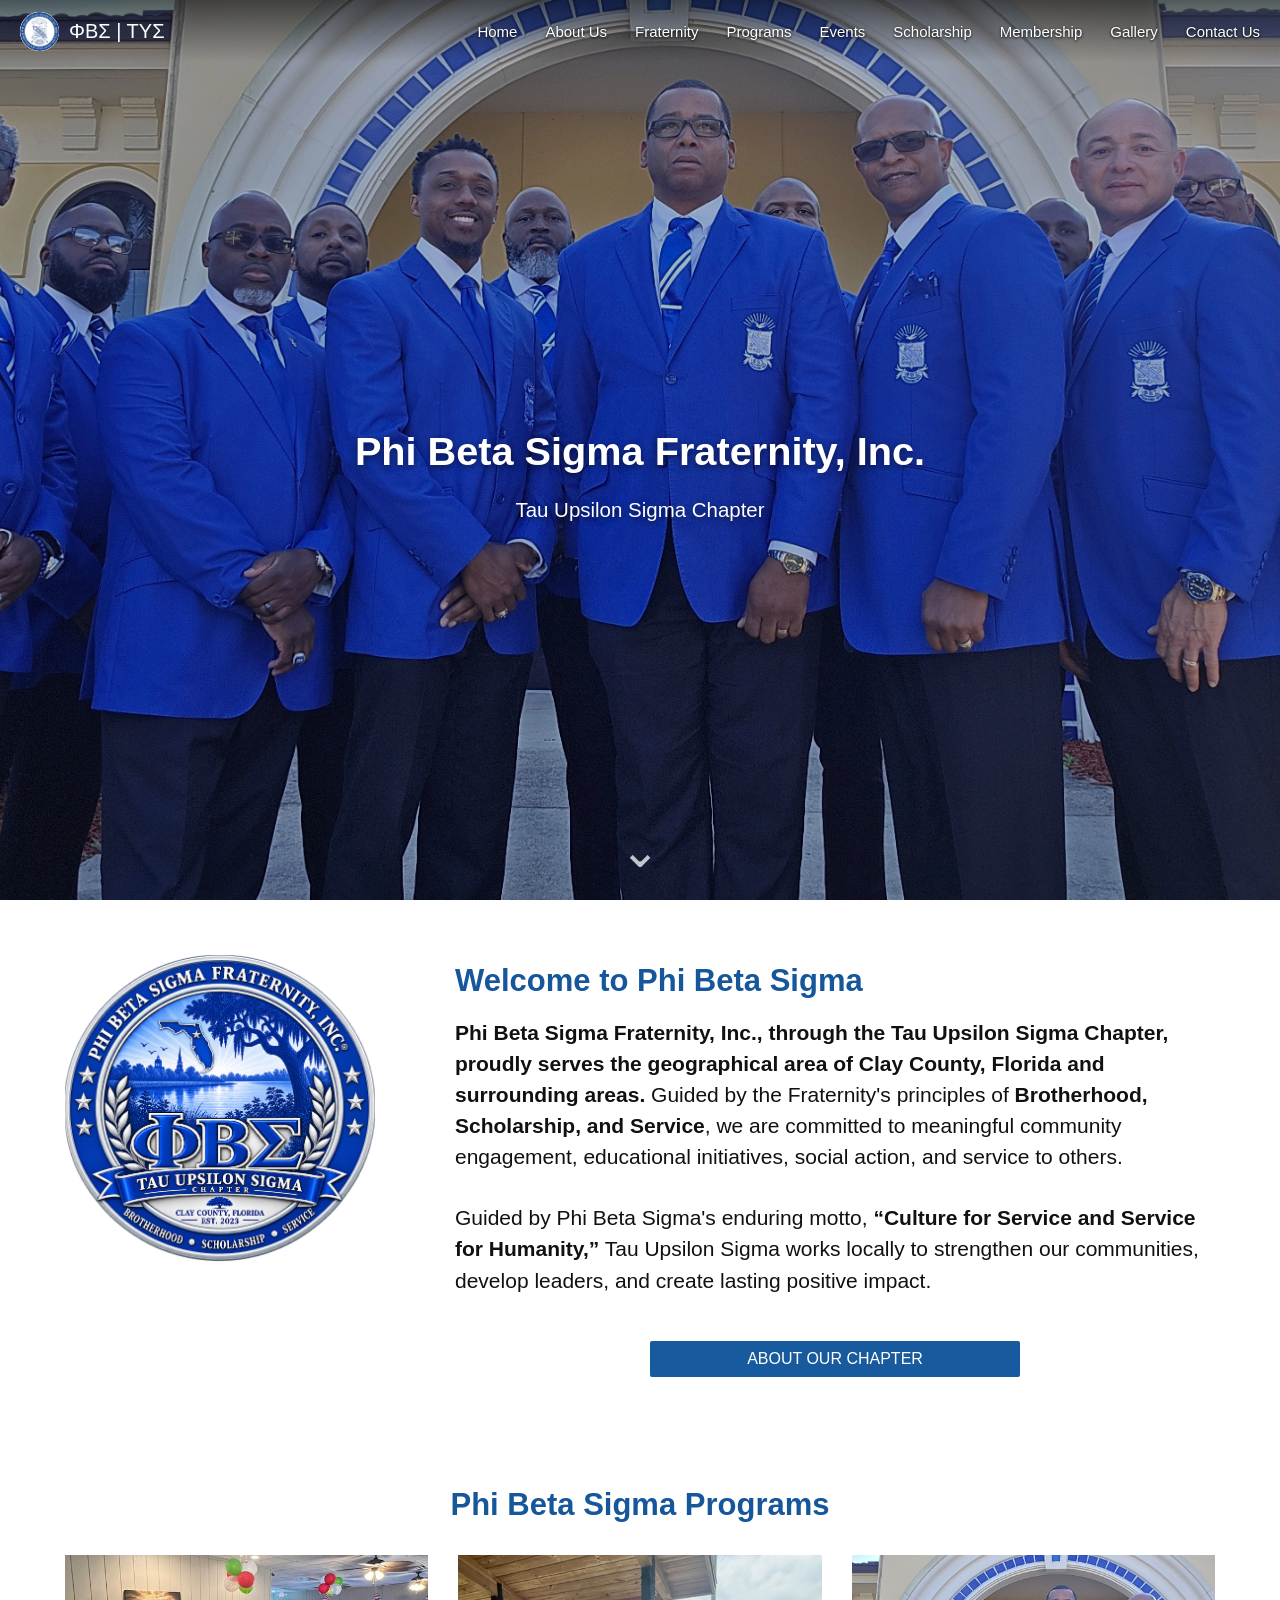
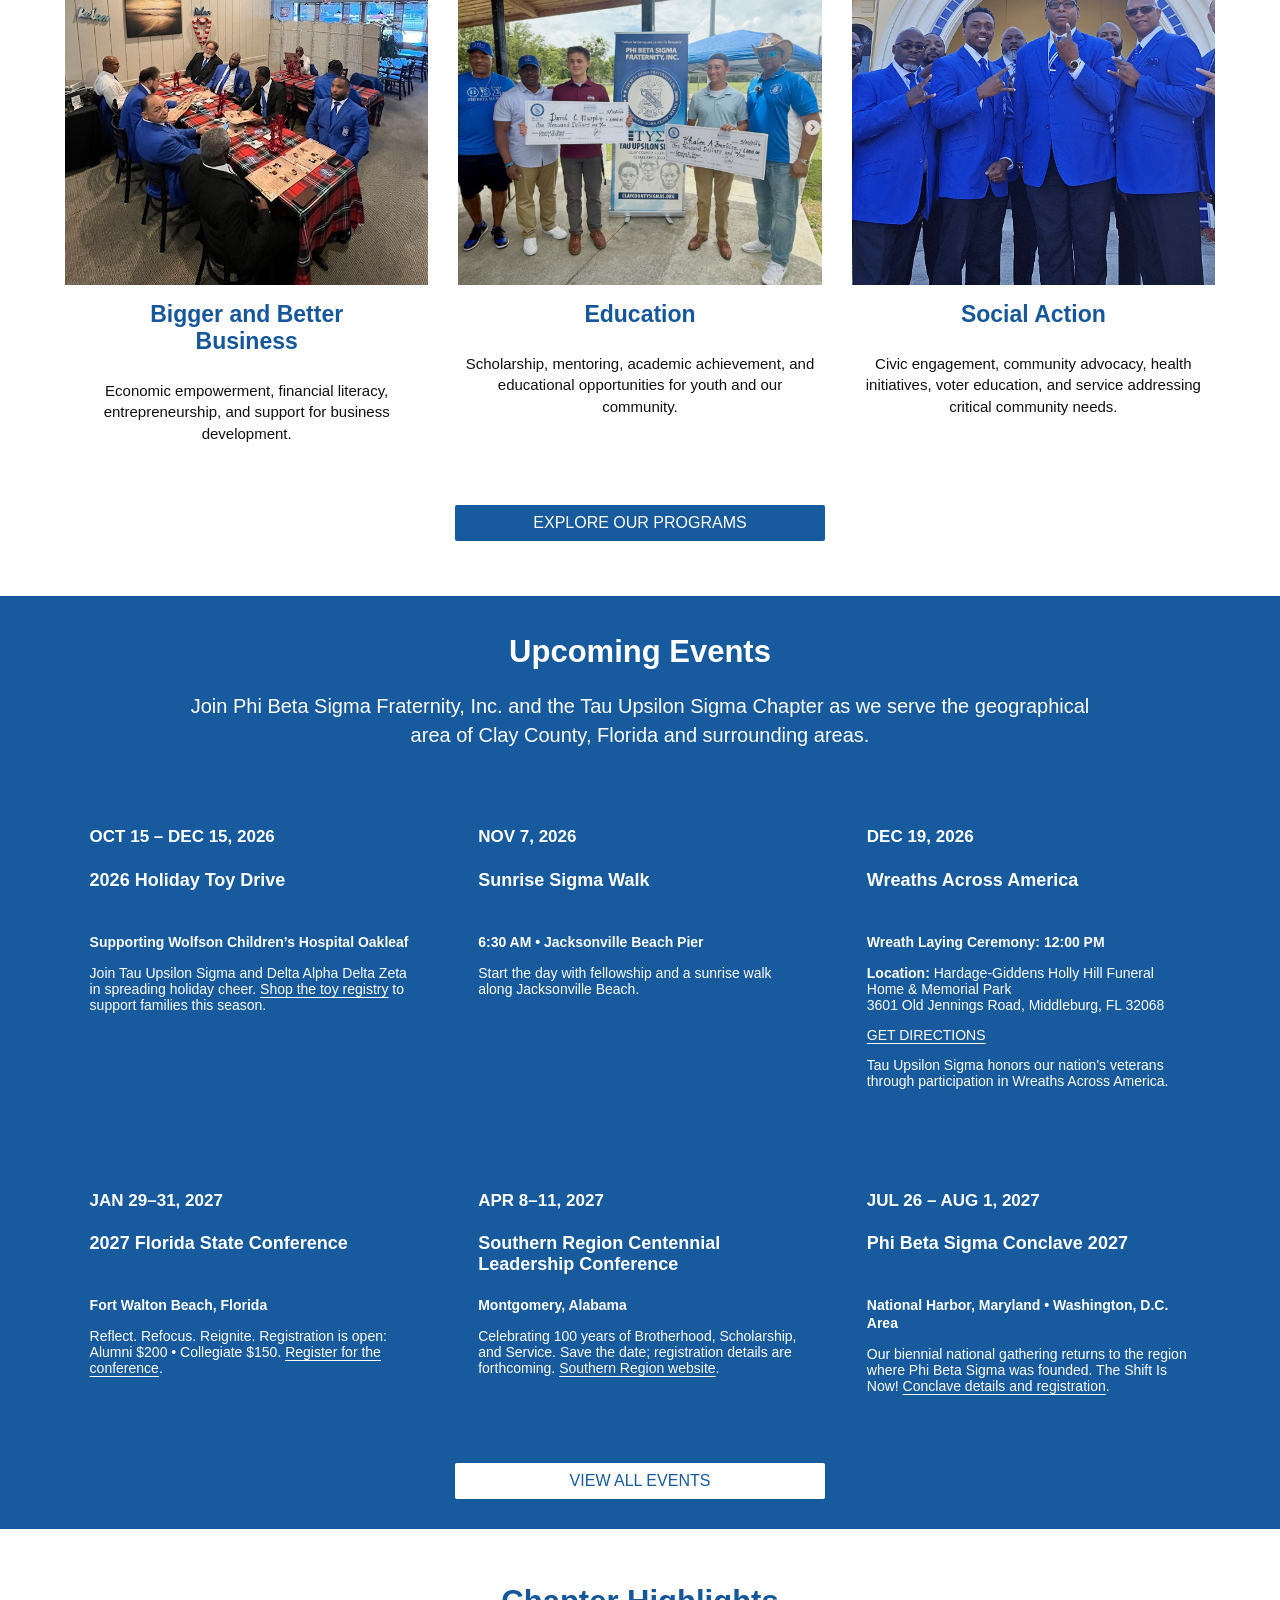
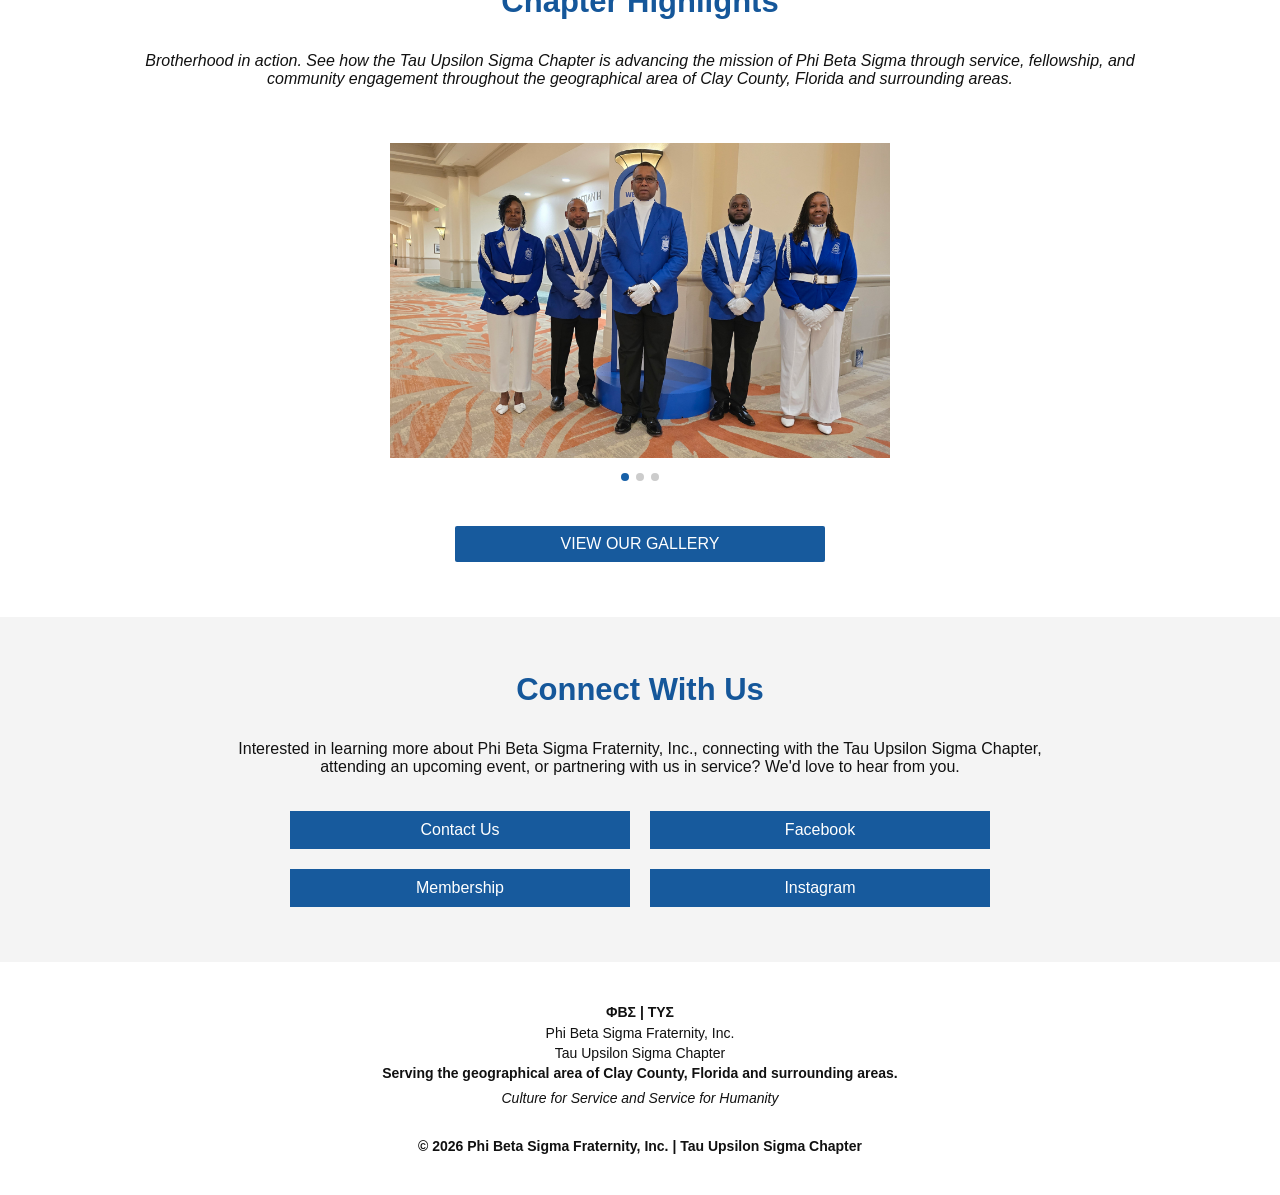
==== commit a5418f50: "Remove completed Making Strides walk from homepage upcoming events" ====
--- a/index.html
+++ b/index.html
@@ -1,9 +1,9 @@
-<!doctype html><html lang="en"><head><meta charset="utf-8"><meta name="viewport" content="width=device-width,initial-scale=1"><title>Tau Upsilon Sigma | Phi Beta Sigma Fraternity, Inc.</title><meta name="description" content="Tau Upsilon Sigma Chapter of Phi Beta Sigma Fraternity, Inc., serving Clay County, Florida and surrounding communities."><link rel="stylesheet" href="styles.css"></head><body class="approved-v1">
+<!doctype html><html lang="en"><head><meta charset="utf-8"><meta name="viewport" content="width=device-width,initial-scale=1"><title>Tau Upsilon Sigma | Phi Beta Sigma Fraternity, Inc.</title><meta name="description" content="Tau Upsilon Sigma Chapter of Phi Beta Sigma Fraternity, Inc., serving Clay County, Florida and surrounding communities."><link rel="icon" type="image/png" href="assets/branding/chapter-seal.png"><link rel="apple-touch-icon" href="assets/branding/chapter-seal.png"><link rel="stylesheet" href="styles.css"></head><body class="approved-v1">
 <header class="site-header"><a class="brand" href="index.html"><img src="assets/branding/phi-beta-sigma-seal.jpg" alt="Phi Beta Sigma seal" class="brand-seal"><span>ΦΒΣ | ΤΥΣ</span></a><button class="menu" aria-label="Open navigation" aria-expanded="false">☰</button><nav><a class="active" href="index.html">Home</a><a href="about.html">About Us</a><a href="fraternity.html">Fraternity</a><a href="programs.html">Programs</a><a href="events.html">Events</a><a href="scholarship.html">Scholarship</a><a href="membership.html">Membership</a><a href="gallery.html">Gallery</a><a href="contact.html">Contact Us</a></nav></header>
 <main><section class="approved-hero"><div class="approved-overlay"></div><div class="approved-title"><h1>Phi Beta Sigma Fraternity, Inc.</h1><p>Tau Upsilon Sigma Chapter</p></div><span class="scroll-cue">⌄</span></section>
 <section class="welcome home-section"><div class="welcome-grid"><img src="assets/branding/chapter-seal.png" alt="Tau Upsilon Sigma Chapter seal"><div><h2>Welcome to Phi Beta Sigma</h2><p><strong>Phi Beta Sigma Fraternity, Inc., through the Tau Upsilon Sigma Chapter, proudly serves the geographical area of Clay County, Florida and surrounding areas.</strong> Guided by the Fraternity's principles of <strong>Brotherhood, Scholarship, and Service</strong>, we are committed to meaningful community engagement, educational initiatives, social action, and service to others.</p><p>Guided by Phi Beta Sigma's enduring motto, <strong>“Culture for Service and Service for Humanity,”</strong> Tau Upsilon Sigma works locally to strengthen our communities, develop leaders, and create lasting positive impact.</p><a class="bar-button" href="about.html">ABOUT OUR CHAPTER</a></div></div></section>
 <section class="programs home-section"><h2>Phi Beta Sigma Programs</h2><div class="program-grid"><article><img src="assets/programs/bigger-better-business.jpg" alt="Bigger and Better Business"><h3>Bigger and Better<br>Business</h3><p>Economic empowerment, financial literacy, entrepreneurship, and support for business development.</p></article><article><img src="assets/scholarship/2026-recipients.png" alt="Education scholarship presentation"><h3>Education</h3><p>Scholarship, mentoring, academic achievement, and educational opportunities for youth and our community.</p></article><article><img src="assets/membership/hero.jpg" alt="Tau Upsilon Sigma community service"><h3>Social Action</h3><p>Civic engagement, community advocacy, health initiatives, voter education, and service addressing critical community needs.</p></article></div><a class="bar-button" href="programs.html">EXPLORE OUR PROGRAMS</a></section>
-<section class="events"><h2>Upcoming Events</h2><p class="events-intro">Join Phi Beta Sigma Fraternity, Inc. and the Tau Upsilon Sigma Chapter as we serve the geographical area of Clay County, Florida and surrounding areas.</p><div class="event-grid"><article><h4>OCT 15 – DEC 15, 2026</h4><h3>2026 Holiday Toy Drive</h3><strong>Supporting Wolfson Children’s Hospital Oakleaf</strong><p>Join Tau Upsilon Sigma and Delta Alpha Delta Zeta in spreading holiday cheer. <a href="https://www.amazon.com/registries/gl/guest-view/1TGDRMP99YNJR" target="_blank" rel="noopener noreferrer">Shop the toy registry</a> to support families this season.</p></article><article><h4>OCT 31, 2026</h4><h3>Making Strides Against Breast Cancer Walk</h3><strong>Gates Open 8:00 AM • Walk 9:00 AM</strong><p>Tau Upsilon Sigma joins the community in supporting breast cancer awareness and the fight against breast cancer.</p></article><article><h4>NOV 7, 2026</h4><h3>Sunrise Sigma Walk</h3><strong>6:30 AM • Jacksonville Beach Pier</strong><p>Start the day with fellowship and a sunrise walk along Jacksonville Beach.</p></article><article><h4>DEC 19, 2026</h4><h3>Wreaths Across America</h3><strong>Wreath Laying Ceremony: 12:00 PM</strong><p><strong>Location:</strong> Hardage-Giddens Holly Hill Funeral Home &amp; Memorial Park<br/>3601 Old Jennings Road, Middleburg, FL 32068</p><p><a href="https://www.google.com/maps/dir/?api=1&amp;destination=3601%20Old%20Jennings%20Road%2C%20Middleburg%2C%20FL%2032068" target="_blank" rel="noopener noreferrer">GET DIRECTIONS</a></p><p>Tau Upsilon Sigma honors our nation's veterans through participation in Wreaths Across America.</p></article><article><h4>JAN 29–31, 2027</h4><h3>2027 Florida State Conference</h3><strong>Fort Walton Beach, Florida</strong><p>Reflect. Refocus. Reignite. Registration is open: Alumni $200 • Collegiate $150. <a href="https://www.zeffy.com/en-US/ticketing/2027-state-of-florida-membership-conference" target="_blank" rel="noopener noreferrer">Register for the conference</a>.</p></article><article><h4>APR 8–11, 2027</h4><h3>Southern Region Centennial Leadership Conference</h3><strong>Montgomery, Alabama</strong><p>Celebrating 100 years of Brotherhood, Scholarship, and Service. Save the date; registration details are forthcoming. <a href="https://www.pbssouthern.org/" target="_blank" rel="noopener noreferrer">Southern Region website</a>.</p></article><article><h4>JUL 26 – AUG 1, 2027</h4><h3>Phi Beta Sigma Conclave 2027</h3><strong>National Harbor, Maryland • Washington, D.C. Area</strong><p>Our biennial national gathering returns to the region where Phi Beta Sigma was founded. The Shift Is Now! <a href="https://phibetasigma1914.org/conclave2027/" target="_blank" rel="noopener noreferrer">Conclave details and registration</a>.</p></article></div><a class="bar-button light" href="events.html">VIEW ALL EVENTS</a></section>
+<section class="events"><h2>Upcoming Events</h2><p class="events-intro">Join Phi Beta Sigma Fraternity, Inc. and the Tau Upsilon Sigma Chapter as we serve the geographical area of Clay County, Florida and surrounding areas.</p><div class="event-grid"><article><h4>OCT 15 – DEC 15, 2026</h4><h3>2026 Holiday Toy Drive</h3><strong>Supporting Wolfson Children’s Hospital Oakleaf</strong><p>Join Tau Upsilon Sigma and Delta Alpha Delta Zeta in spreading holiday cheer. <a href="https://www.amazon.com/registries/gl/guest-view/1TGDRMP99YNJR" target="_blank" rel="noopener noreferrer">Shop the toy registry</a> to support families this season.</p></article><article><h4>NOV 7, 2026</h4><h3>Sunrise Sigma Walk</h3><strong>6:30 AM • Jacksonville Beach Pier</strong><p>Start the day with fellowship and a sunrise walk along Jacksonville Beach.</p></article><article><h4>DEC 19, 2026</h4><h3>Wreaths Across America</h3><strong>Wreath Laying Ceremony: 12:00 PM</strong><p><strong>Location:</strong> Hardage-Giddens Holly Hill Funeral Home &amp; Memorial Park<br/>3601 Old Jennings Road, Middleburg, FL 32068</p><p><a href="https://www.google.com/maps/dir/?api=1&amp;destination=3601%20Old%20Jennings%20Road%2C%20Middleburg%2C%20FL%2032068" target="_blank" rel="noopener noreferrer">GET DIRECTIONS</a></p><p>Tau Upsilon Sigma honors our nation's veterans through participation in Wreaths Across America.</p></article><article><h4>JAN 29–31, 2027</h4><h3>2027 Florida State Conference</h3><strong>Fort Walton Beach, Florida</strong><p>Reflect. Refocus. Reignite. Registration is open: Alumni $200 • Collegiate $150. <a href="https://www.zeffy.com/en-US/ticketing/2027-state-of-florida-membership-conference" target="_blank" rel="noopener noreferrer">Register for the conference</a>.</p></article><article><h4>APR 8–11, 2027</h4><h3>Southern Region Centennial Leadership Conference</h3><strong>Montgomery, Alabama</strong><p>Celebrating 100 years of Brotherhood, Scholarship, and Service. Save the date; registration details are forthcoming. <a href="https://www.pbssouthern.org/" target="_blank" rel="noopener noreferrer">Southern Region website</a>.</p></article><article><h4>JUL 26 – AUG 1, 2027</h4><h3>Phi Beta Sigma Conclave 2027</h3><strong>National Harbor, Maryland • Washington, D.C. Area</strong><p>Our biennial national gathering returns to the region where Phi Beta Sigma was founded. The Shift Is Now! <a href="https://phibetasigma1914.org/conclave2027/" target="_blank" rel="noopener noreferrer">Conclave details and registration</a>.</p></article></div><a class="bar-button light" href="events.html">VIEW ALL EVENTS</a></section>
 <section class="highlights home-section"><h2>Chapter Highlights</h2><p class="italic">Brotherhood in action. See how the Tau Upsilon Sigma Chapter is advancing the mission of Phi Beta Sigma through service, fellowship, and community engagement throughout the geographical area of Clay County, Florida and surrounding areas.</p><div class="highlight-carousel"><img class="highlight-image active" src="assets/home/color-guard.jpg" alt="Tau Upsilon Sigma color guard"><img class="highlight-image" src="assets/home/picnic-2026.jpg" alt="Tau Upsilon Sigma family picnic"><img class="highlight-image" src="assets/home/st-james.jpg" alt="Tau Upsilon Sigma community recognition"><button class="carousel-arrow prev" aria-label="Previous highlight">‹</button><button class="carousel-arrow next" aria-label="Next highlight">›</button></div><div class="dots" aria-label="Chapter highlight slides"><button class="dot active" aria-label="Show highlight 1"></button><button class="dot" aria-label="Show highlight 2"></button><button class="dot" aria-label="Show highlight 3"></button></div><a class="bar-button" href="gallery.html">VIEW OUR GALLERY</a></section>
 <section class="connect home-section"><h2>Connect With Us</h2><p>Interested in learning more about Phi Beta Sigma Fraternity, Inc., connecting with the Tau Upsilon Sigma Chapter, attending an upcoming event, or partnering with us in service? We'd love to hear from you.</p><div class="connect-grid"><a href="contact.html">Contact Us</a><a href="https://www.facebook.com/profile.php?id=61555800771600" target="_blank" rel="noopener">Facebook</a><a href="membership.html">Membership</a><a href="https://www.instagram.com/phibetasigmatauupsilonsigma/" target="_blank" rel="noopener">Instagram</a></div></section>
 </main><footer><strong>ΦΒΣ | ΤΥΣ</strong><br>Phi Beta Sigma Fraternity, Inc.<br>Tau Upsilon Sigma Chapter<br><b>Serving the geographical area of Clay County, Florida and surrounding areas.</b><br><em>Culture for Service and Service for Humanity</em><p>© 2026 Phi Beta Sigma Fraternity, Inc. | Tau Upsilon Sigma Chapter</p></footer><script src="script.js"></script></body></html>
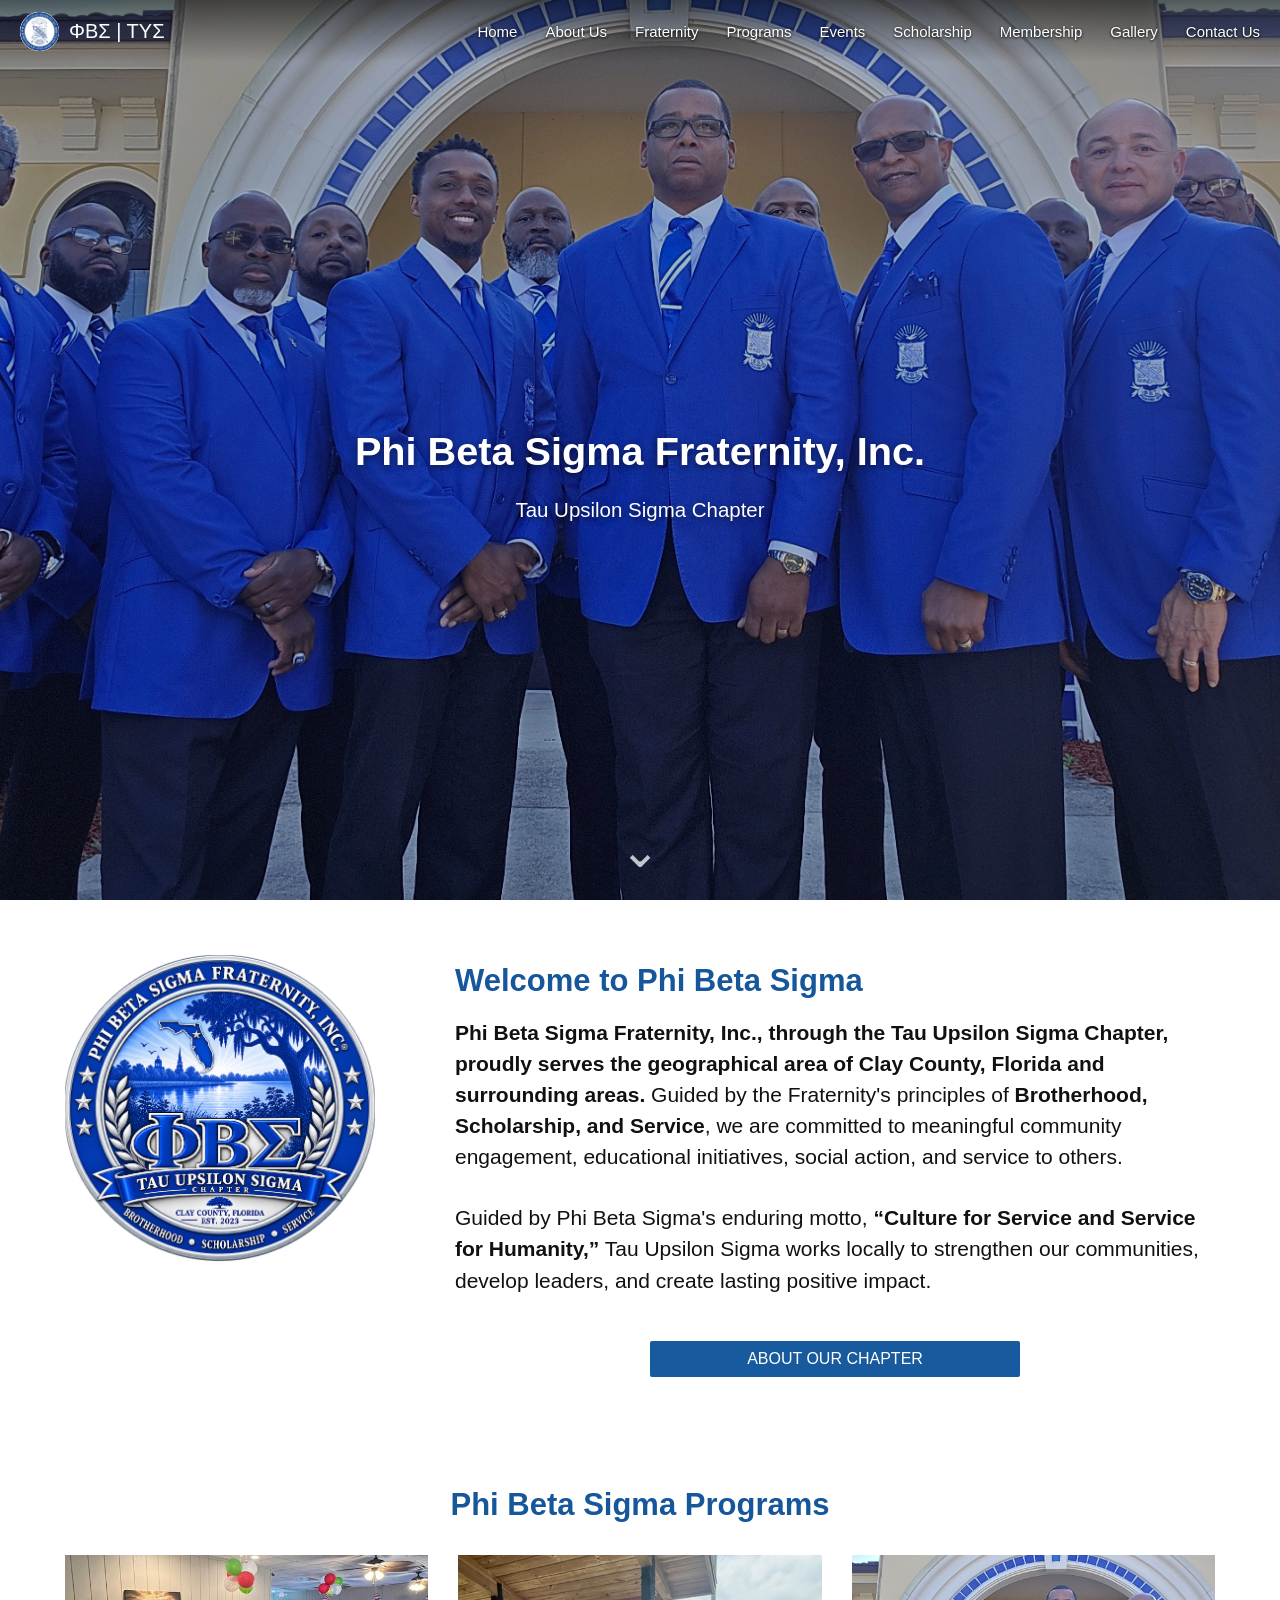
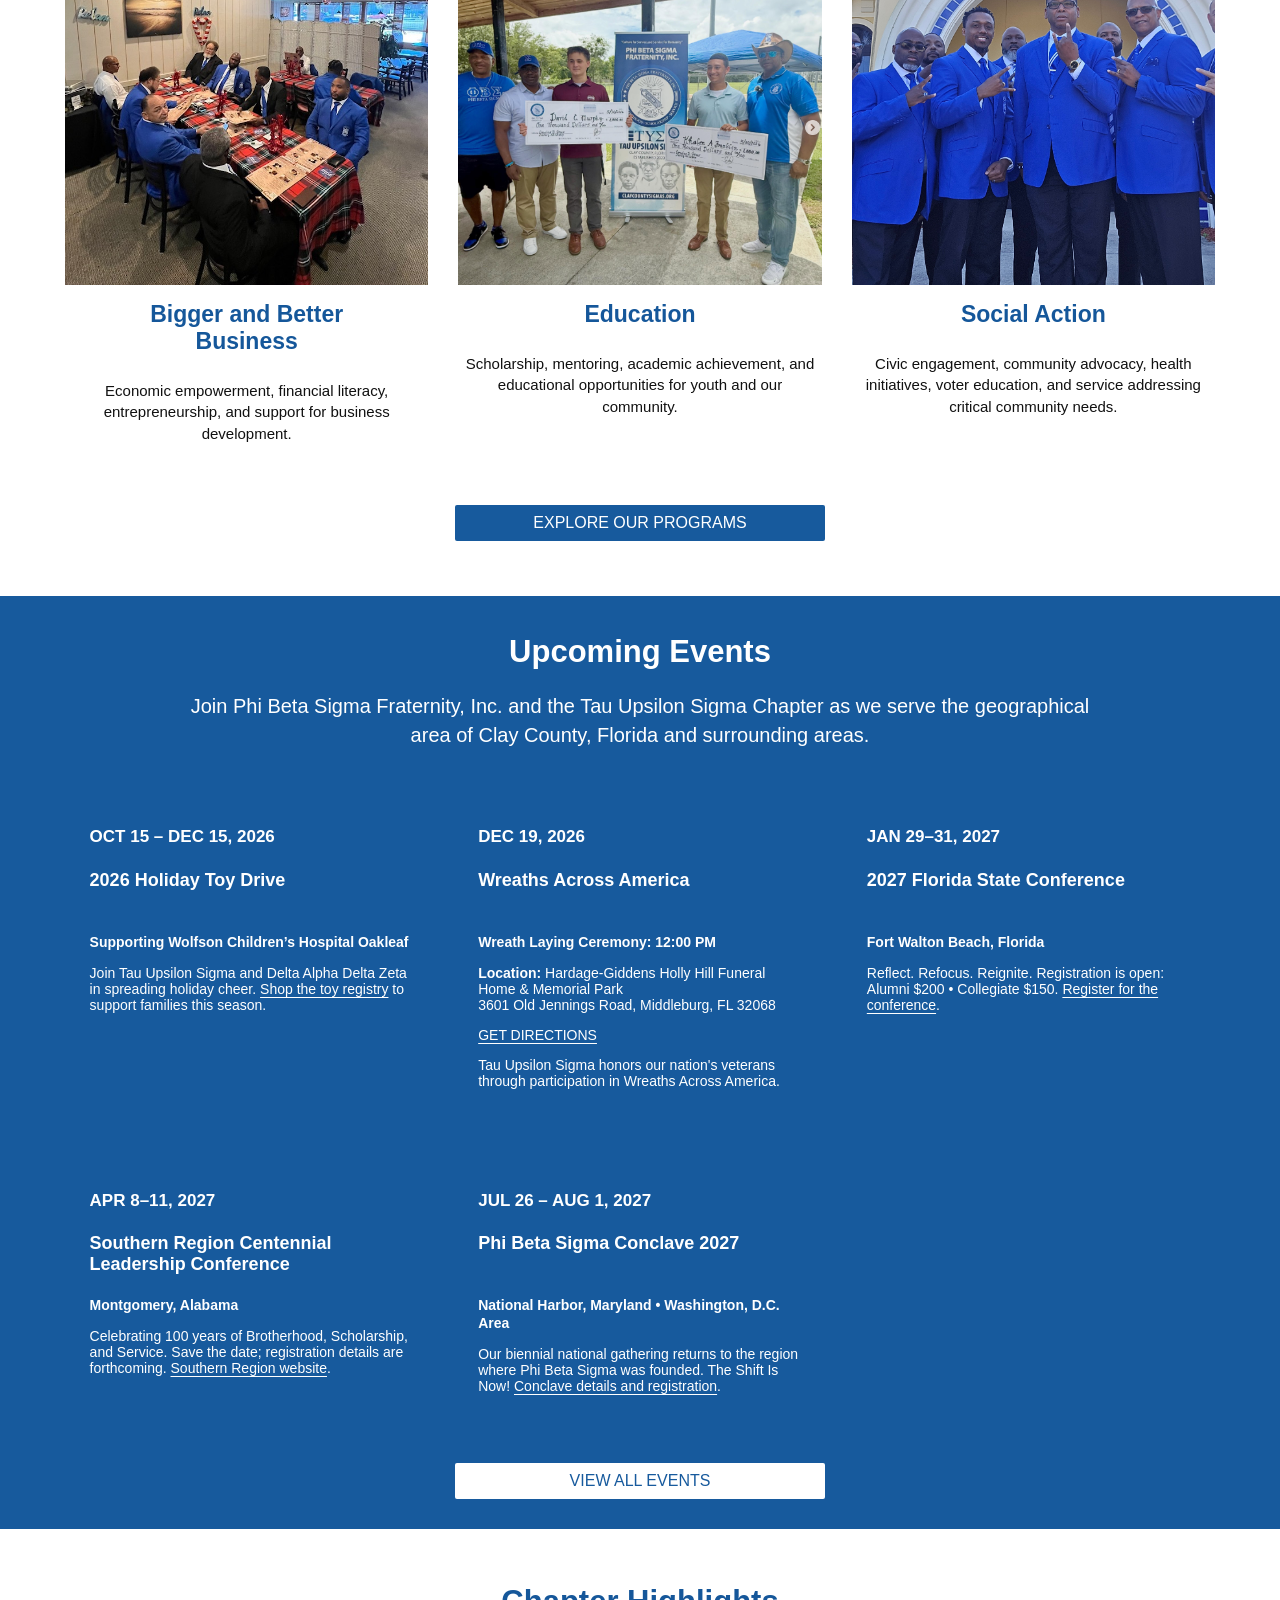
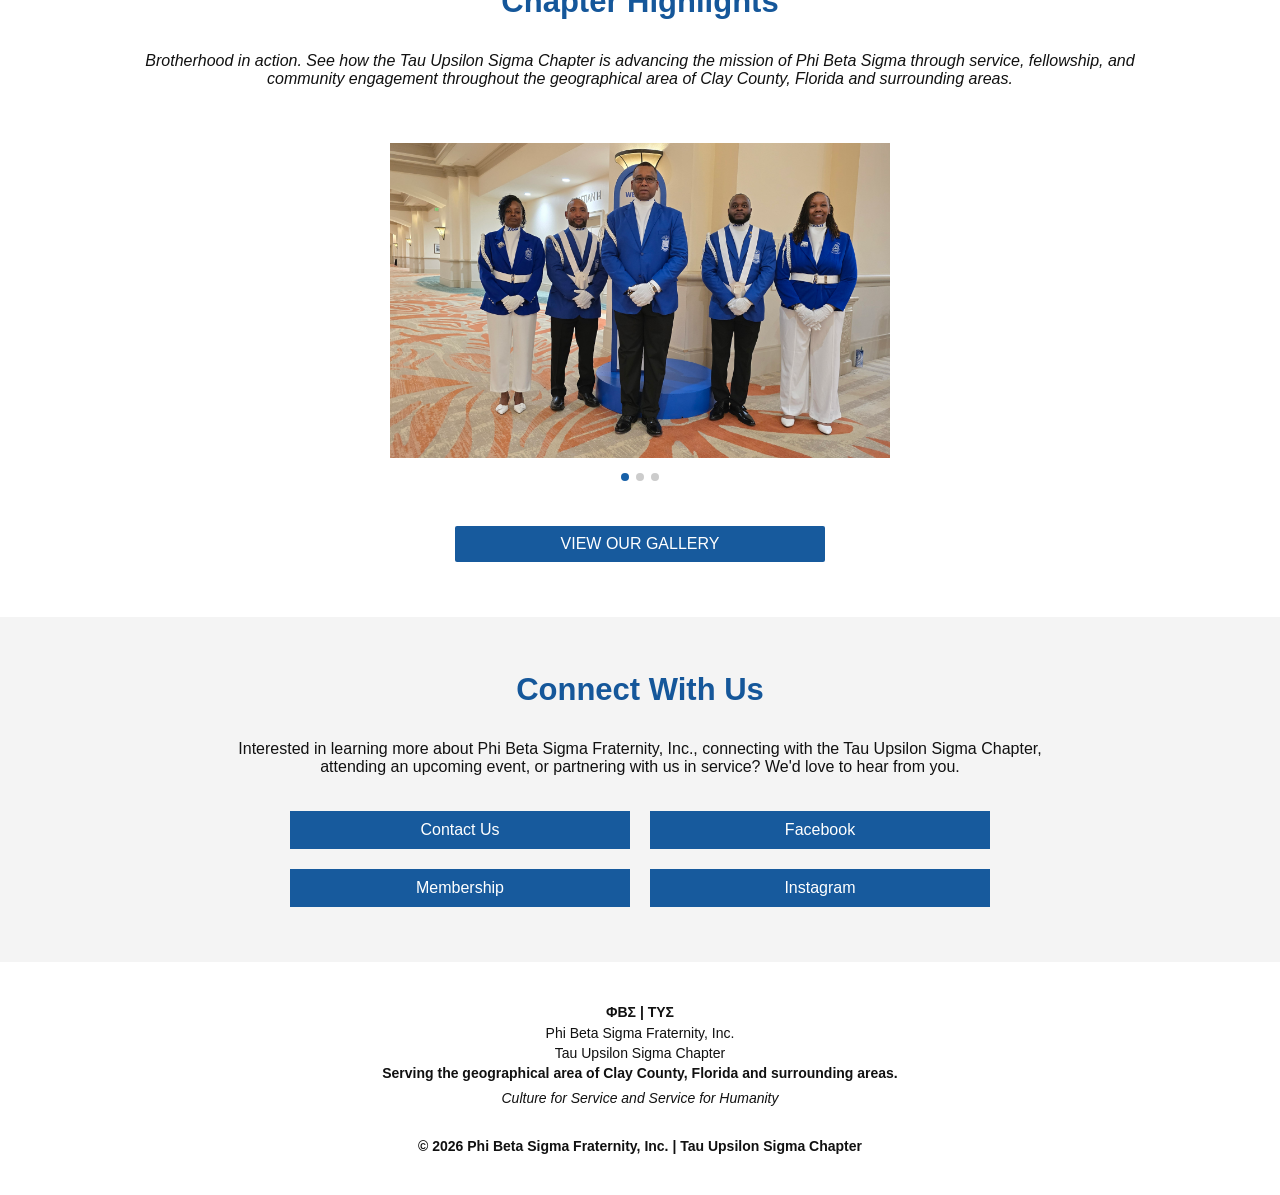
==== commit 093cf6ed: "Move November 7 Sunrise Sigma Walk to past events" ====
--- a/index.html
+++ b/index.html
@@ -1,9 +1,9 @@
-<!doctype html><html lang="en"><head><meta charset="utf-8"><meta name="viewport" content="width=device-width,initial-scale=1"><title>Tau Upsilon Sigma | Phi Beta Sigma Fraternity, Inc.</title><meta name="description" content="Tau Upsilon Sigma Chapter of Phi Beta Sigma Fraternity, Inc., serving Clay County, Florida and surrounding communities."><link rel="icon" type="image/png" href="assets/branding/chapter-seal.png"><link rel="apple-touch-icon" href="assets/branding/chapter-seal.png"><link rel="stylesheet" href="styles.css"></head><body class="approved-v1">
+<!doctype html><html lang="en"><head><meta charset="utf-8"><meta name="viewport" content="width=device-width,initial-scale=1"><title>Tau Upsilon Sigma | Phi Beta Sigma Fraternity, Inc.</title><meta name="description" content="Tau Upsilon Sigma Chapter of Phi Beta Sigma Fraternity, Inc., serving Clay County, Florida and surrounding communities."><link rel="icon" type="image/png" href="assets/branding/chapter-seal.png"><link rel="apple-touch-icon" href="assets/branding/chapter-seal.png"><link rel="stylesheet" href="styles.css?v=20261102-gallerylinks"></head><body class="approved-v1">
 <header class="site-header"><a class="brand" href="index.html"><img src="assets/branding/phi-beta-sigma-seal.jpg" alt="Phi Beta Sigma seal" class="brand-seal"><span>ΦΒΣ | ΤΥΣ</span></a><button class="menu" aria-label="Open navigation" aria-expanded="false">☰</button><nav><a class="active" href="index.html">Home</a><a href="about.html">About Us</a><a href="fraternity.html">Fraternity</a><a href="programs.html">Programs</a><a href="events.html">Events</a><a href="scholarship.html">Scholarship</a><a href="membership.html">Membership</a><a href="gallery.html">Gallery</a><a href="contact.html">Contact Us</a></nav></header>
 <main><section class="approved-hero"><div class="approved-overlay"></div><div class="approved-title"><h1>Phi Beta Sigma Fraternity, Inc.</h1><p>Tau Upsilon Sigma Chapter</p></div><span class="scroll-cue">⌄</span></section>
 <section class="welcome home-section"><div class="welcome-grid"><img src="assets/branding/chapter-seal.png" alt="Tau Upsilon Sigma Chapter seal"><div><h2>Welcome to Phi Beta Sigma</h2><p><strong>Phi Beta Sigma Fraternity, Inc., through the Tau Upsilon Sigma Chapter, proudly serves the geographical area of Clay County, Florida and surrounding areas.</strong> Guided by the Fraternity's principles of <strong>Brotherhood, Scholarship, and Service</strong>, we are committed to meaningful community engagement, educational initiatives, social action, and service to others.</p><p>Guided by Phi Beta Sigma's enduring motto, <strong>“Culture for Service and Service for Humanity,”</strong> Tau Upsilon Sigma works locally to strengthen our communities, develop leaders, and create lasting positive impact.</p><a class="bar-button" href="about.html">ABOUT OUR CHAPTER</a></div></div></section>
 <section class="programs home-section"><h2>Phi Beta Sigma Programs</h2><div class="program-grid"><article><img src="assets/programs/bigger-better-business.jpg" alt="Bigger and Better Business"><h3>Bigger and Better<br>Business</h3><p>Economic empowerment, financial literacy, entrepreneurship, and support for business development.</p></article><article><img src="assets/scholarship/2026-recipients.png" alt="Education scholarship presentation"><h3>Education</h3><p>Scholarship, mentoring, academic achievement, and educational opportunities for youth and our community.</p></article><article><img src="assets/membership/hero.jpg" alt="Tau Upsilon Sigma community service"><h3>Social Action</h3><p>Civic engagement, community advocacy, health initiatives, voter education, and service addressing critical community needs.</p></article></div><a class="bar-button" href="programs.html">EXPLORE OUR PROGRAMS</a></section>
-<section class="events"><h2>Upcoming Events</h2><p class="events-intro">Join Phi Beta Sigma Fraternity, Inc. and the Tau Upsilon Sigma Chapter as we serve the geographical area of Clay County, Florida and surrounding areas.</p><div class="event-grid"><article><h4>OCT 15 – DEC 15, 2026</h4><h3>2026 Holiday Toy Drive</h3><strong>Supporting Wolfson Children’s Hospital Oakleaf</strong><p>Join Tau Upsilon Sigma and Delta Alpha Delta Zeta in spreading holiday cheer. <a href="https://www.amazon.com/registries/gl/guest-view/1TGDRMP99YNJR" target="_blank" rel="noopener noreferrer">Shop the toy registry</a> to support families this season.</p></article><article><h4>NOV 7, 2026</h4><h3>Sunrise Sigma Walk</h3><strong>6:30 AM • Jacksonville Beach Pier</strong><p>Start the day with fellowship and a sunrise walk along Jacksonville Beach.</p></article><article><h4>DEC 19, 2026</h4><h3>Wreaths Across America</h3><strong>Wreath Laying Ceremony: 12:00 PM</strong><p><strong>Location:</strong> Hardage-Giddens Holly Hill Funeral Home &amp; Memorial Park<br/>3601 Old Jennings Road, Middleburg, FL 32068</p><p><a href="https://www.google.com/maps/dir/?api=1&amp;destination=3601%20Old%20Jennings%20Road%2C%20Middleburg%2C%20FL%2032068" target="_blank" rel="noopener noreferrer">GET DIRECTIONS</a></p><p>Tau Upsilon Sigma honors our nation's veterans through participation in Wreaths Across America.</p></article><article><h4>JAN 29–31, 2027</h4><h3>2027 Florida State Conference</h3><strong>Fort Walton Beach, Florida</strong><p>Reflect. Refocus. Reignite. Registration is open: Alumni $200 • Collegiate $150. <a href="https://www.zeffy.com/en-US/ticketing/2027-state-of-florida-membership-conference" target="_blank" rel="noopener noreferrer">Register for the conference</a>.</p></article><article><h4>APR 8–11, 2027</h4><h3>Southern Region Centennial Leadership Conference</h3><strong>Montgomery, Alabama</strong><p>Celebrating 100 years of Brotherhood, Scholarship, and Service. Save the date; registration details are forthcoming. <a href="https://www.pbssouthern.org/" target="_blank" rel="noopener noreferrer">Southern Region website</a>.</p></article><article><h4>JUL 26 – AUG 1, 2027</h4><h3>Phi Beta Sigma Conclave 2027</h3><strong>National Harbor, Maryland • Washington, D.C. Area</strong><p>Our biennial national gathering returns to the region where Phi Beta Sigma was founded. The Shift Is Now! <a href="https://phibetasigma1914.org/conclave2027/" target="_blank" rel="noopener noreferrer">Conclave details and registration</a>.</p></article></div><a class="bar-button light" href="events.html">VIEW ALL EVENTS</a></section>
+<section class="events"><h2>Upcoming Events</h2><p class="events-intro">Join Phi Beta Sigma Fraternity, Inc. and the Tau Upsilon Sigma Chapter as we serve the geographical area of Clay County, Florida and surrounding areas.</p><div class="event-grid"><article><h4>OCT 15 – DEC 15, 2026</h4><h3>2026 Holiday Toy Drive</h3><strong>Supporting Wolfson Children’s Hospital Oakleaf</strong><p>Join Tau Upsilon Sigma and Delta Alpha Delta Zeta in spreading holiday cheer. <a href="https://www.amazon.com/registries/gl/guest-view/1TGDRMP99YNJR" target="_blank" rel="noopener noreferrer">Shop the toy registry</a> to support families this season.</p></article><article><h4>DEC 19, 2026</h4><h3>Wreaths Across America</h3><strong>Wreath Laying Ceremony: 12:00 PM</strong><p><strong>Location:</strong> Hardage-Giddens Holly Hill Funeral Home &amp; Memorial Park<br/>3601 Old Jennings Road, Middleburg, FL 32068</p><p><a href="https://www.google.com/maps/dir/?api=1&amp;destination=3601%20Old%20Jennings%20Road%2C%20Middleburg%2C%20FL%2032068" target="_blank" rel="noopener noreferrer">GET DIRECTIONS</a></p><p>Tau Upsilon Sigma honors our nation's veterans through participation in Wreaths Across America.</p></article><article><h4>JAN 29–31, 2027</h4><h3>2027 Florida State Conference</h3><strong>Fort Walton Beach, Florida</strong><p>Reflect. Refocus. Reignite. Registration is open: Alumni $200 • Collegiate $150. <a href="https://www.zeffy.com/en-US/ticketing/2027-state-of-florida-membership-conference" target="_blank" rel="noopener noreferrer">Register for the conference</a>.</p></article><article><h4>APR 8–11, 2027</h4><h3>Southern Region Centennial Leadership Conference</h3><strong>Montgomery, Alabama</strong><p>Celebrating 100 years of Brotherhood, Scholarship, and Service. Save the date; registration details are forthcoming. <a href="https://www.pbssouthern.org/" target="_blank" rel="noopener noreferrer">Southern Region website</a>.</p></article><article><h4>JUL 26 – AUG 1, 2027</h4><h3>Phi Beta Sigma Conclave 2027</h3><strong>National Harbor, Maryland • Washington, D.C. Area</strong><p>Our biennial national gathering returns to the region where Phi Beta Sigma was founded. The Shift Is Now! <a href="https://phibetasigma1914.org/conclave2027/" target="_blank" rel="noopener noreferrer">Conclave details and registration</a>.</p></article></div><a class="bar-button light" href="events.html">VIEW ALL EVENTS</a></section>
 <section class="highlights home-section"><h2>Chapter Highlights</h2><p class="italic">Brotherhood in action. See how the Tau Upsilon Sigma Chapter is advancing the mission of Phi Beta Sigma through service, fellowship, and community engagement throughout the geographical area of Clay County, Florida and surrounding areas.</p><div class="highlight-carousel"><img class="highlight-image active" src="assets/home/color-guard.jpg" alt="Tau Upsilon Sigma color guard"><img class="highlight-image" src="assets/home/picnic-2026.jpg" alt="Tau Upsilon Sigma family picnic"><img class="highlight-image" src="assets/home/st-james.jpg" alt="Tau Upsilon Sigma community recognition"><button class="carousel-arrow prev" aria-label="Previous highlight">‹</button><button class="carousel-arrow next" aria-label="Next highlight">›</button></div><div class="dots" aria-label="Chapter highlight slides"><button class="dot active" aria-label="Show highlight 1"></button><button class="dot" aria-label="Show highlight 2"></button><button class="dot" aria-label="Show highlight 3"></button></div><a class="bar-button" href="gallery.html">VIEW OUR GALLERY</a></section>
 <section class="connect home-section"><h2>Connect With Us</h2><p>Interested in learning more about Phi Beta Sigma Fraternity, Inc., connecting with the Tau Upsilon Sigma Chapter, attending an upcoming event, or partnering with us in service? We'd love to hear from you.</p><div class="connect-grid"><a href="contact.html">Contact Us</a><a href="https://www.facebook.com/profile.php?id=61555800771600" target="_blank" rel="noopener">Facebook</a><a href="membership.html">Membership</a><a href="https://www.instagram.com/phibetasigmatauupsilonsigma/" target="_blank" rel="noopener">Instagram</a></div></section>
 </main><footer><strong>ΦΒΣ | ΤΥΣ</strong><br>Phi Beta Sigma Fraternity, Inc.<br>Tau Upsilon Sigma Chapter<br><b>Serving the geographical area of Clay County, Florida and surrounding areas.</b><br><em>Culture for Service and Service for Humanity</em><p>© 2026 Phi Beta Sigma Fraternity, Inc. | Tau Upsilon Sigma Chapter</p></footer><script src="script.js"></script></body></html>
--- a/styles.css
+++ b/styles.css
@@ -236,3 +236,8 @@
 /* Subtle separators between individual event listings (upcoming and past). */
 .events-main .event-row + .event-row{border-top:1px solid #e1e7ef;padding-top:32px}
 @media(max-width:700px){.events-main .event-row + .event-row{padding-top:26px}}
+
+/* Align homepage chapter CTA and event photo actions consistently. */
+.welcome-grid .bar-button{margin-left:auto;margin-right:auto}
+.events-main .event-row>div>.bar-button{font-family:Arial,Helvetica,sans-serif;font-size:14px;font-weight:400;line-height:normal;text-transform:none}
+.gallery-event[id],.gallery-copy h2[id]{scroll-margin-top:85px}
